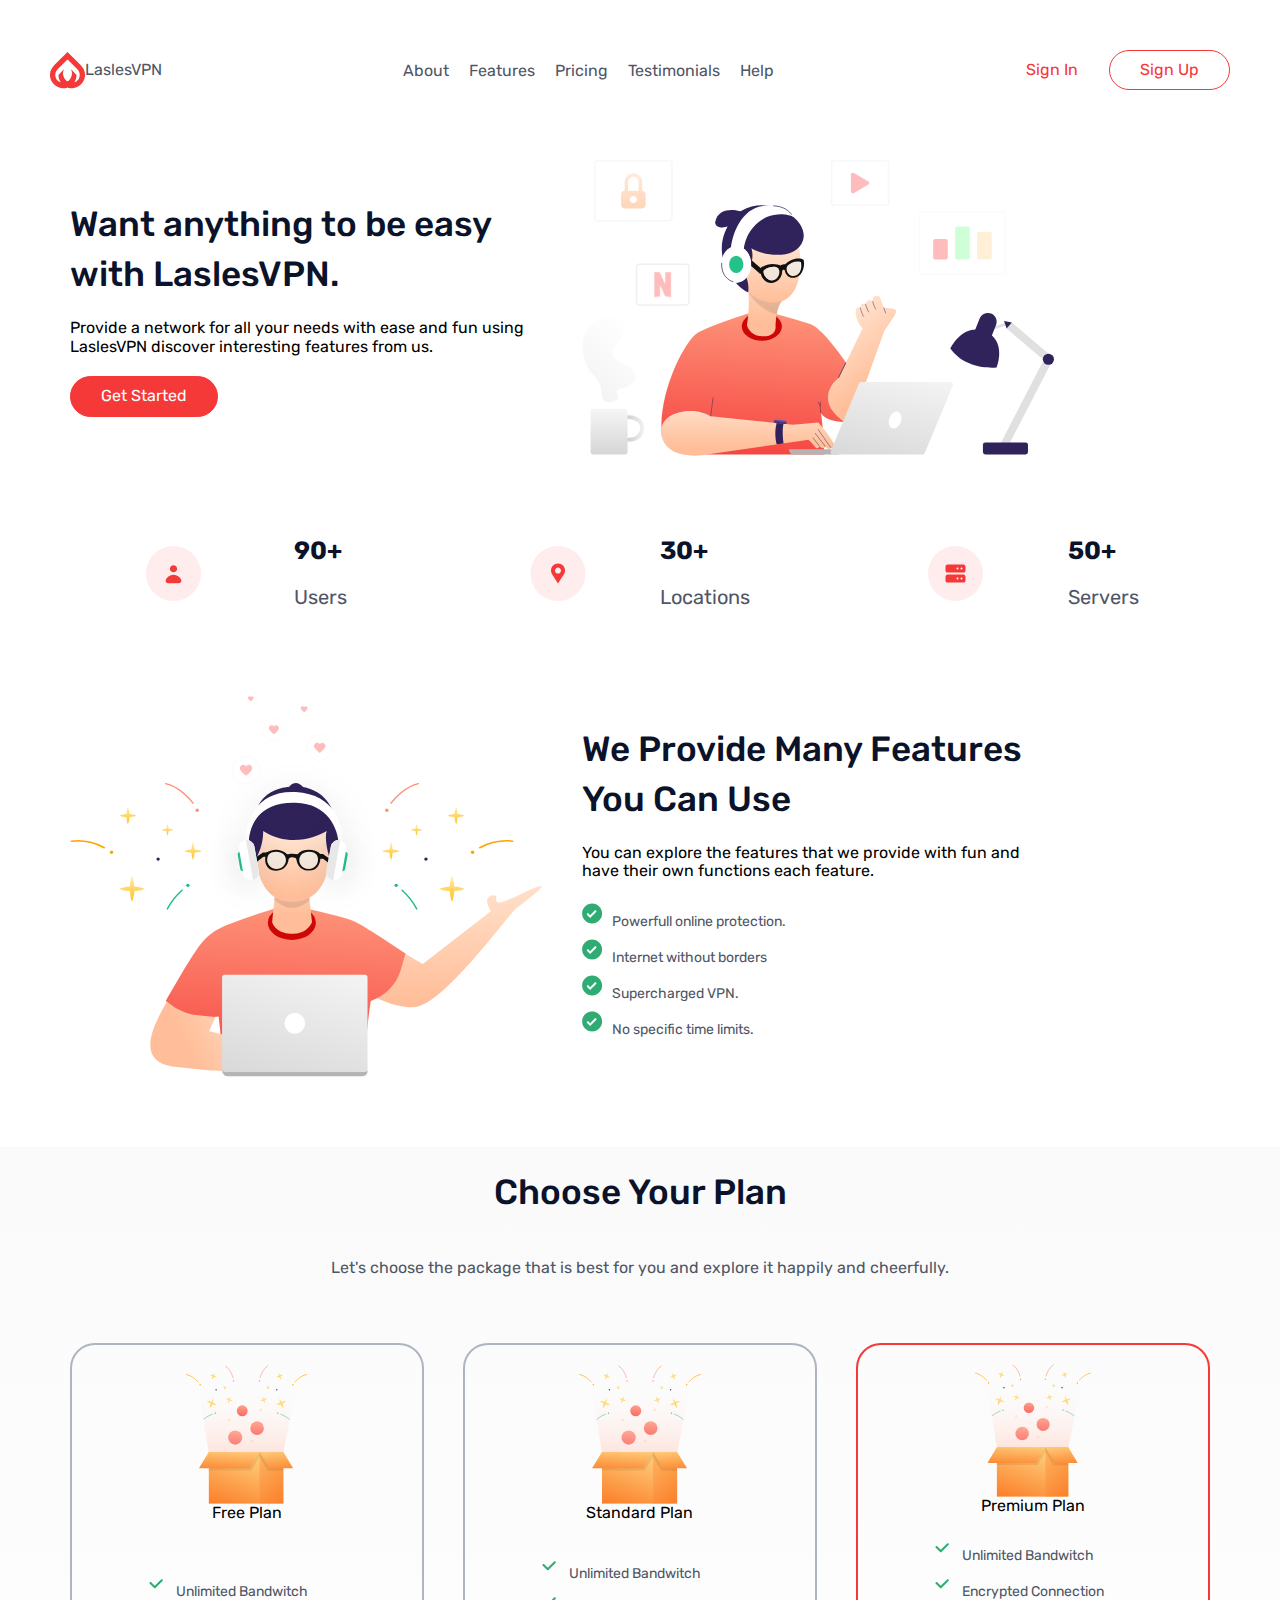
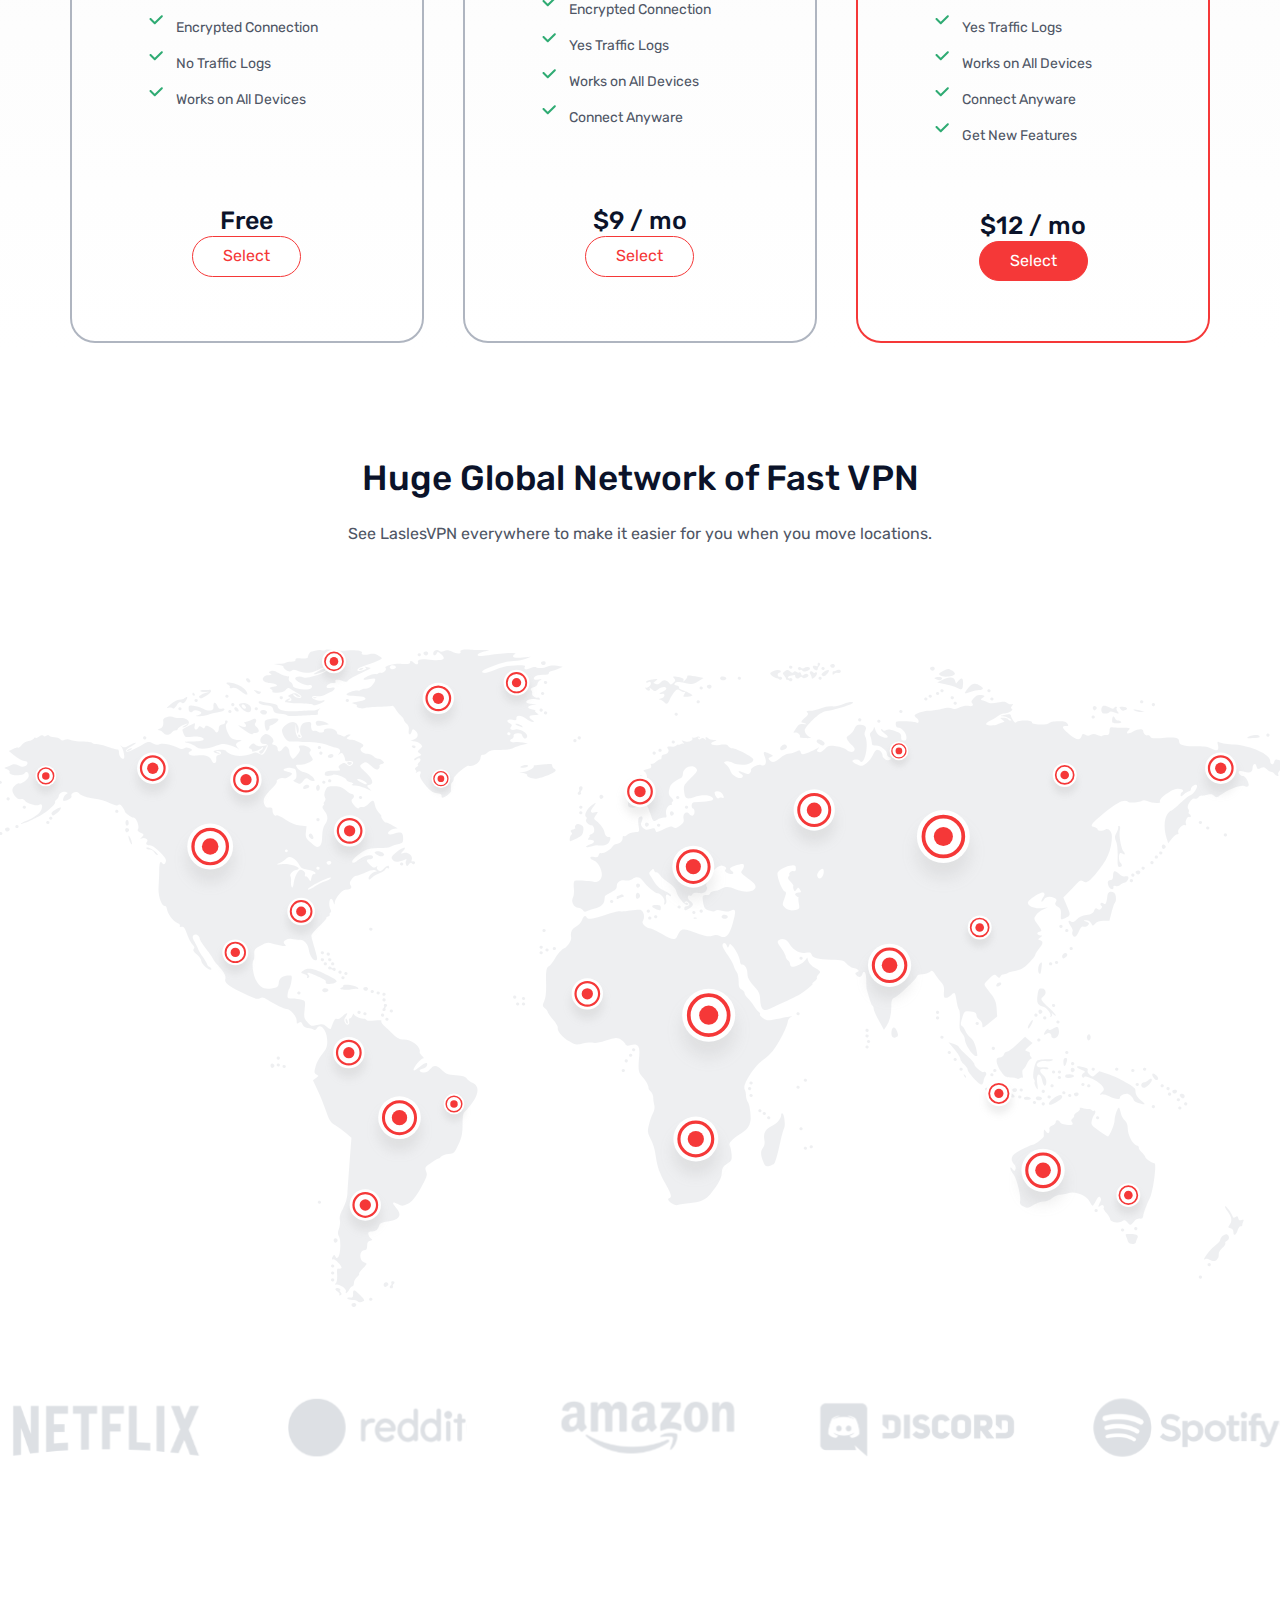
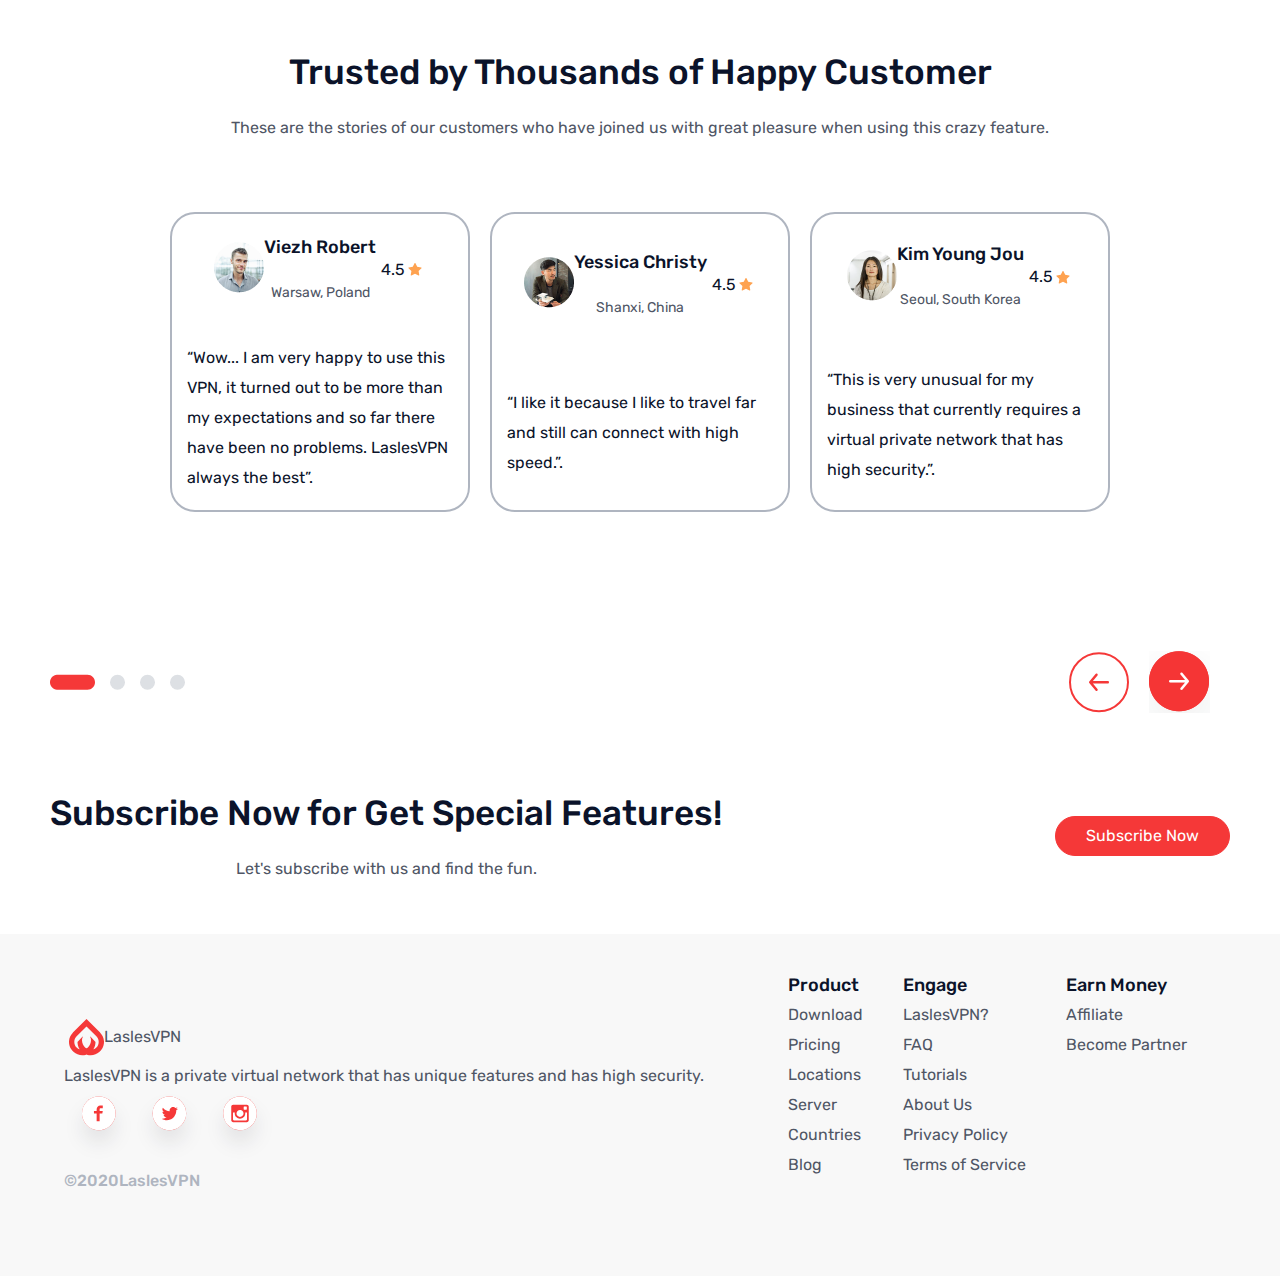
==== index.html @ 4a4d8c77 "Add files via upload" ====
<!DOCTYPE html>
<html lang="en">

<head>
    <meta charset="utf-8" />
    <title>HTML5</title>
    <link rel="stylesheet" href="stile/reseter.css">
    <link rel="stylesheet" href="stile/stile.css">
</head>

<body class="Body">
    <header>
        <div class="header1">
            <div class="header2">
                <img src="img/Standard_Collection_27.svg"
                    alt="Site logo (onion - a reference to onion encryption via VPN)">
                <h3 class="LaslesVPN_is">LaslesVPN</h3>
            </div>
            <div class="header2">
                <a href="index.html" class="ButtonsInTheHeader">About</a>
                <a href="" class="ButtonsInTheHeader">Features</a>
                <a href="" class="ButtonsInTheHeader">Pricing</a>
                <a href="" class="ButtonsInTheHeader">Testimonials</a>
                <a href="info/form.html" class="ButtonsInTheHeader">Help</a>
            </div>
            <div class="header2">
                <a href="" class="Sign_In">Sign In</a>
                <a href="form/form.html" class="Sign_Up_White">Sign Up</a>
            </div>
        </div>
    </header>
    <main>
        <section class="InformationPicture">
            <div class="InformationHeader">
                <p class="SectionHeading">Want anything to be easy with LaslesVPN.</p>
                <p class="SectionHeading_2">Provide a network for all your needs with ease and fun using
                    <span>LaslesVPN</span> discover
                    interesting features from us.</p>
                <a href="" class="ButtonRed">Get Started</a>
            </div>
            <div class="InformationHeader">
                <img src="img/Illustration_1.svg" alt="The man at the computer works carelessly">
            </div>
        </section>
        <section class="ServiceAdvantages">
            <div class="ProsOfTheBlocksService">
                <div class="ProsOfTheBlocksServiceInformation">
                    <img src="img/user.svg" alt="90 people connected to us">
                </div>
                <div class="ProsOfTheBlocksServiceInformation">
                    <p class="QualityFigures">90+</p>
                    <p class="QualityText">Users</p>
                </div>
            </div>
            <div class="ProsOfTheBlocksService">
                <div class="ProsOfTheBlocksServiceInformation">
                    <img src="img/location.svg" alt="30 cities with located nodes">
                </div>
                <div class="ProsOfTheBlocksServiceInformation">
                    <p class="QualityFigures">30+</p>
                    <p class="QualityText">Locations</p>
                </div>
            </div>
            <div class="ProsOfTheBlocksService">
                <div class="ProsOfTheBlocksServiceInformation">
                    <img src="img/Server.svg" alt="50 servers for more bandwidth">
                </div>
                <div class="ProsOfTheBlocksServiceInformation">
                    <p class="QualityFigures">50+</p>
                    <p class="QualityText">Servers</p>
                </div>
            </div>
        </section>
        <section class="InformationPicture">
            <div class="InformationHeader">
                <img src="img/Illustration_2.svg" class="desktopOnly" alt="people enjoy the safe internet">
            </div>
            <div class="InformationHeader">
                <p class="SectionHeading">We Provide Many Features You Can Use</p>
                <p class="SectionHeading_2">You can explore the features that we provide with fun and have their own
                    functions each
                    feature.</p>
                <ul class="table_1">
                    <li><p class="ServiceFunctions">Powerfull online protection.</p></li>
                    <li><p class="ServiceFunctions">Internet without borders</p></li>
                    <li><p class="ServiceFunctions">Supercharged VPN.</p></li>
                    <li><p class="ServiceFunctions">No specific time limits.</p></li>
                </ul>
            </div>
        </section>
        <section class="page-background">
            <div class="SectionHeading_1">
                <p class="SectionHeading SectionHeading_2">Choose Your Plan</p>
                <p class="TextUnderTheHeading">Let's choose the package that is best for you and explore it happily and
                    cheerfully.</p>
            </div>
            <div class="Services">
                <div class="ServicesDown">
                    <div class="ServicesDownSize">
                        <img src="img/Free.svg" alt="free subscription to the service">
                        <p class="Prize Name">Free Plan</p>
                    </div>
                    <div class="ServicesDownSize">
                        <ul class="table_2">
                            <li><p class="place">Unlimited Bandwitch</p></li>
                            <li><p class="place">Encrypted Connection</p></li>
                            <li><p class="place">No Traffic Logs</p></li>
                            <li><p class="place">Works on All Devices</p></li>
                        </ul>
                    </div>
                    <div class="ServicesDownSize">
                        <p class="GiftButtonName">Free</p>
                        <a href="" class="Sign_Up_White">Select</a>
                    </div>
                </div>
                <div class="ServicesDown">
                    <div class="ServicesDownSize">
                        <img src="img/Free.svg" alt="student service subscription">
                        <p class="Prize Name">Standard Plan</p>
                    </div>
                    <div class="ServicesDownSize">
                        <ul class="table_2">
                            <li><p class="place">Unlimited Bandwitch</p></li>
                            <li><p class="place">Encrypted Connection</p></li>
                            <li><p class="place">Yes Traffic Logs</p></li>
                            <li><p class="place">Works on All Devices</p></li>
                            <li><p class="place">Connect Anyware</p></li>
                        </ul>
                    </div>
                    <div class="ServicesDownSize">
                        <p class="GiftButtonName">$9 / mo</p>
                        <a href="" class="Sign_Up_White">Select</a>
                    </div>
                </div>
                <div class="CustomersReviews2 ServicesDown">
                    <div class="ServicesDownSize">
                        <img src="img/Free.svg" alt="subscription to professional services">
                        <p class="Prize Name">Premium Plan</p>
                    </div>
                    <div class="ServicesDownSize">
                        <ul class="table_2">
                            <li><p class="place">Unlimited Bandwitch</p></li>
                            <li><p class="place">Encrypted Connection</p></li>
                            <li><p class="place">Yes Traffic Logs</p></li>
                            <li><p class="place">Works on All Devices</p></li>
                            <li><p class="place">Connect Anyware</p></li>
                            <li><p class="place">Get New Features</p></li>
                        </ul>
                    </div>
                    <div class="ServicesDownSize">
                        <p class="GiftButtonName">$12 / mo</p>
                        <a href="" class="ButtonRed Rounding">Select</a>
                    </div>
                </div>
            </div>
        </section>
        <section class="SectionHeading_1">
            <div class="fastVPNnetwork_1">
                <p class="SectionHeading">Huge Global Network of Fast VPN</p>
                <p class="TextUnderTheHeading">See <span>LaslesVPN</span> everywhere to make it easier for you when you
                    move locations.</p>
            </div>
            <div class="fastVPNnetwork_1">
                <img src="img/Huge_Global.svg" alt="server map in different jurisdictions of different countries">
                <img src="img/Sponsored.svg" alt="company clients">
            </div>
        </section>
        <section class="Clients">
            <div class="Clientsinfo">
                <p class="SectionHeading">Trusted by Thousands of Happy Customer</p>
                <p class="TextUnderTheHeading">These are the stories of our customers who have joined us with great
                    pleasure when using this crazy feature.</p>
            </div>
            <div class="Reviews">
                <div class="CustomersReviews2 CustomersReviews">
                    <div class="UserRating">
                        <div>
                            <img src="img/Ellipse_177.png" alt="customer review 1">
                        </div>
                        <div class="NemeClient">
                            <p class="name">Viezh Robert</p>
                            <p class="place">Warsaw, Poland</p>
                        </div>
                        <div class="down">
                            <p class="grade">4.5</p>
                            <img src="img/Group_1161.svg" alt="">
                        </div>
                    </div>
                    <div class="UserRating">
                        <p class="grade">“Wow... I am very happy to use this VPN, it turned out to be more than my
                            expectations and so far there have been no problems. LaslesVPN always the best”.</p>
                    </div>
                </div>
                <div class="CustomersReviews">
                    <div class="UserRating">
                        <div>
                            <img src="img/Ellipse_176.png" alt="customer review 1">
                        </div>
                        <div class="NemeClient">
                            <p class="name">Yessica Christy</p>
                            <p class="place">Shanxi, China</p>
                        </div>
                        <div class="down">
                            <p class="grade">4.5</p>
                            <img src="img/Group_1161.svg" alt="grade">
                        </div>
                    </div>
                    <div class="UserRating">
                        <p class="grade">“I like it because I like to travel far and still can connect with high
                            speed.”.</p>
                    </div>
                </div>
                <div class="CustomersReviews">
                    <div class="UserRating">
                        <div>
                            <img src="img/Ellipse_175.png" alt="customer review 1">
                        </div>
                        <div class="NemeClient">
                            <p class="name">Kim Young Jou</p>
                            <p class="place">Seoul, South Korea</p>
                        </div>
                        <div class="down">
                            <p class="grade">4.5</p>
                            <img src="img/Group_1161.svg" alt="grade">
                        </div>
                    </div>
                    <div class="UserRating">
                        <p class="grade">“This is very unusual for my business that currently requires a virtual private
                            network that has high security.”.</p>
                    </div>
                </div>
            </div>
        </section>
        <!-- <div id="page-background"> stryhrthserthsrthysrth</div> -->
        <section class="RewindButtons">
            <div>
                <a href=""><img src="img/Group_1300.svg" alt="cheat reviews"></a>
            </div>
            <div class="Listing">
                <div class="Listing">
                    <p href=""><img src="img/left.svg" alt="manual cheating of reviews"></p>
                </div>
                <div class="Listing">
                    <p href=""><img src="img/right.svg" alt="manual cheating of reviews"></p>
                </div>
            </div>
        </section>
        <section class="Subscriptions">
            <div class="SubscriptionsSubscribe">
                <p class="SectionHeading">Subscribe Now for Get Special Features!</p>
                <p class="TextUnderTheHeading">Let's subscribe with us and find the fun.</p>
            </div>
            <div>
                <p href="" class="ButtonRed">Subscribe Now</p>
            </div>
        </section>
    </main>

    <footer class="BasementAll">
        <div class="BasementDown1 ">
            <div class="along">
                <img src="img/Standard_Collection_27.svg" alt="Company `s logo">
                <a class="LaslesVPN_is">LaslesVPN</a>
            </div>
            <p class="TextUnderTheHeading">LaslesVPN is a private virtual network that has unique features and has high
                security.</p>
            <div class="HoneycombNetwork">
                <div class="Facebook.">
                    <a href=""><img src="img/Facebook.svg" alt="we are in social networks Facebook"></a>
                </div>
                <div class="Twitter">
                    <a href=""><img src="img/Twitter.svg" alt="we are in social networks Twitter"></a>
                </div>
                <div class="Instagram">
                    <a href=""><img src="img/Instagram.svg" alt="we are in social networks Instagram"></a>
                </div>
            </div>
            <a class="mail">©2020LaslesVPN</a>
        </div>
        <div class="BasementDown">
            <ul class="table_3">
                <li><p class="PrizeName">Product</p></li>
                <li><a class="floor">Download</a></li>
                <li><a class="floor">Pricing</a></li>
                <li><a class="floor">Locations</a></li>
                <li><a class="floor">Server</a></li>
                <li><a class="floor">Countries</a></li>
                <li><a class="floor">Blog</a></li>
            </ul>
        </div>
        <div class="BasementDown">
            <ul class="table_3">
                <li><p class="PrizeName">Engage</p></li>
                <li><a class="floor">LaslesVPN?</a></li>
                <li><a class="floor">FAQ</a></li>
                <li><a class="floor">Tutorials</a></li>
                <li><a class="floor">About Us</a></li>
                <li><a class="floor">Privacy Policy</a></li>
                <li><a class="floor">Terms of Service</a></li>
            </ul>
        </div>
        <div class="BasementDown">
            <ul class="table_3">
                <li><p class="PrizeName">Earn Money</p></li>
                <li><a class="floor">Affiliate</a></li>
                <li><a class="floor">Become Partner</a></li>
            </ul>
        </div>
    </footer>

</body>

</html>
---- stile/reseter.css ----
*,
*::before,
*::after {
  box-sizing: inherit;
  padding: 0;
  margin: 0;
}

html {
  line-height: 1.15;
  box-sizing: border-box;
  font-family: sans-serif;
}

main {
  display: block;
}

h1 {
  font-size: 2em;
  margin: 0.67em 0;
}

p + p {
  margin-top: 1rem;
}

a {
  background-color: transparent;
}

abbr[title] {
  -webkit-text-decoration: underline dotted;
          text-decoration: underline dotted;
}

code,
kbd,
samp,
pre {
  font-family: monospace, monospace;
  font-size: 1em;
}

sub,
sup {
  font-size: 75%;
  line-height: 0;
  position: relative;
  vertical-align: baseline;
}

sub {
  bottom: -0.25em;
}

sup {
  top: -0.5em;
}

button,
input,
optgroup,
select,
textarea {
  line-height: inherit;
  border: 1px solid currentColor;
}

button {
  overflow: visible;
  text-transform: none;
}

button,
[type=button],
[type=reset],
[type=submit] {
  -webkit-appearance: button;
  padding: 1px 6px;
}

input {
  overflow: visible;
}

input,
textarea {
  padding: 1px;
}

fieldset {
  border: 1px solid currentColor;
  margin: 0 2px;
}

legend {
  color: inherit;
  display: table;
  max-width: 100%;
  white-space: normal;
}

progress {
  display: inline-block;
  vertical-align: baseline;
}

select {
  text-transform: none;
}

textarea {
  overflow: auto;
  vertical-align: top;
}

[type=search] {
  -webkit-appearance: textfield;
  outline-offset: -2px;
}

[type=color] {
  background: inherit;
}

::-webkit-inner-spin-button,
::-webkit-outer-spin-button {
  height: auto;
}

::-webkit-input-placeholder {
  color: inherit;
  opacity: 0.5;
}

::-webkit-search-decoration,
::-webkit-file-upload-button {
  -webkit-appearance: button;
  font: inherit;
}

::-moz-focus-inner {
  border: 0;
}

:-moz-focusring {
  outline: 1px dotted ButtonText;
}

:-moz-ui-invalid {
  box-shadow: none;
}

hr {
  box-sizing: content-box;
  height: 0;
  color: inherit;
  overflow: visible;
}

dl,
ol,
ul {
  margin: 1em 0;
}

ol ol,
ol ul,
ol dl,
ul ol,
ul ul,
ul dl,
dl ol,
dl ul,
dl dl {
  margin: 0;
}

b,
strong {
  font-weight: bolder;
}

audio,
video {
  display: inline-block;
}

audio:not([controls]) {
  display: none;
  height: 0;
}

img {
  border: 0;
}

svg:not(:root) {
  overflow: hidden;
}

table {
  text-indent: 0;
  border-color: inherit;
}

details {
  display: block;
}

dialog {
  background-color: inherit;
  border: solid;
  color: inherit;
  display: block;
  height: fit-content;
  left: 0;
  margin: auto;
  padding: 1em;
  position: absolute;
  right: 0;
  width: fit-content;
}

dialog:not([open]) {
  display: none;
}

summary {
  display: list-item;
}

canvas {
  display: inline-block;
}

template {
  display: none;
}

[hidden] {
  display: none;
}
---- stile/stile.css ----
@import url('https://fonts.googleapis.com/css2?family=Rubik:wght@400;500&display=swap');


:root {
    --main-color-4F5665: #4F5665;
    --main-color-0B132A: #0B132A; /*цвет*/
    --main-color-F53838: #F53838;
    --main-color-ffffff: #ffffff;
    --main-color-AFB5C0: #AFB5C0;
    --main-color-fafafa: #fafafa;
    --main-color-F8F8F8: rgba(248, 248, 248, 1);
  }

    .Body {
    font-family: 'Rubik', sans-serif; /*шрифт*/
    overflow-x: hidden;
    }

    .Rubik_500 { 
    font-weight: 500; /*размеры букв*/
   } 

    .Rubik_400 { 
    font-weight: 400; /*размеры букв*/
   } 

   .blink {
    text-decoration: blink; /*убрать подчеркивание*/
  }

.header1{
  display: flex;
  justify-content: space-between;
  align-items: center;
  margin: 50px;
  flex-wrap: wrap;
}
.header2{
  display: flex;
  flex-direction: row;
  justify-content: space-around;
  align-items: center;
  flex-wrap: wrap;
}
.InformationHeader img{
  width: 100%;
}
.InformationPicture{
  display: flex;
  flex-direction: row;
  /* justify-content: space-around; */
  align-items: center;
  margin: 50px;
  /* min-width: 600px; */
  flex-wrap: wrap;
}
.InformationHeader{
  display: flex;
  flex-direction: column;
  justify-content: space-around;
  align-items: flex-start;
  margin: 20px;
  width: 40%;
}
.ServiceAdvantages{
  display: flex;
  flex-direction: row;
  justify-content: space-around;
  align-items: center;
  margin: 50px;
}
.ProsOfTheBlocksService{
  display: flex;
  flex-direction: row;
  justify-content: space-around;
  align-items: center;
  margin: 10px;
  width: 25%;
}
.ProsOfTheBlocksServiceInformation{
  display: flex;
  flex-direction: column;
  justify-content: space-around;
  align-items: flex-start;
}
.SectionHeading_1{
  display: flex;
  flex-direction: column;
  justify-content: space-around;
  align-items: center;
  margin: 50px;
}
.Services{
  display: flex;
  flex-direction: row;
  justify-content: space-around;
  align-items: center;
  margin: 50px;
  height: 100%;
  flex-wrap: wrap;
}
.ServicesDown{
  display: flex;
  flex-direction: column;
  justify-content: space-between;
  align-items: center;
  margin: 10px;
  border : 2px solid var(--main-color-AFB5C0);
  width: 30%;
  min-width: 222px;
  height: 600px;   /* height: 100%; */
  border-radius: 25px;
}
.CustomersReviews2{
  border : 2px solid var(--main-color-F53838);
}
.ServicesDownSize{
  display: flex;
  flex-direction: column;
  justify-content: center;
  align-items: center;
  height: 40%;
}
.ServicesDownSize img{
  height: 70%;
}
.fastVPNnetwork_1{
  display: flex;
  flex-direction: column;
  justify-content: space-around;
  align-items: center;
  margin: 50px;
}
.fastVPNnetwork_1 img{
  width: 120%;
}
.fastVPNnetwork_2{
  display: flex;
  flex-direction: column;
  justify-content: space-around;
  align-items: center;
}
.Clients{
  display: flex;
  flex-direction: column;
  justify-content: space-around;
  align-items: center;
  margin: 50px;
}
.Clientsinfo{
  display: flex;
  flex-direction: column;
  justify-content: space-around;
  align-items: center;
}

.Reviews{
  display: flex;
  flex-direction: row;
  justify-content: space-around;
  align-items: center;
  margin: 5%;
  flex-wrap: wrap;
}
.CustomersReviews{
  display: flex;
  flex-direction: column;
  justify-content: space-around;
  align-items: center;
  margin: 10px;
  border : 2px solid var(--main-color-AFB5C0);
  width: 300px;
  height: 300px;
  border-radius: 25px;
}

.UserRating{
  display: flex;
  flex-direction: row;
  justify-content: space-around;
  align-items: center;

}
.NemeClient{
  display: flex;
  flex-direction: column;
  justify-content: space-around;
  align-items: center;
}
.RewindButtons{
  display: flex;
  flex-direction: row;
  justify-content: space-between;
  align-items: center;
  margin: 50px;
}
.Listing{
  display: flex;
  flex-direction: row;
  justify-content: space-between;
  align-items: center;
  margin: 10px;
}
.Subscriptions{
  display: flex;
  flex-direction: row;
  justify-content: space-between;
  align-items: center;
  margin: 50px;
  background-color: var(--main-color-ffffff);
  border-radius: 25px;
}
.SubscriptionsSubscribe{
  display: flex;
  flex-direction: column;
  justify-content: space-around;
  align-items: center;
}
.BasementAll{
  display: flex;
  flex-direction: row;
  justify-content: flex-start;
  align-items: center;
  /* margin: 10px; */
  background-color: var(--main-color-F8F8F8);
  flex-wrap: wrap;
}
.BasementDown{
  display: flex;
  flex-direction: column;
  justify-content: space-between;
  align-items: center;
  margin: 20px;
  height: 302px;
}
.BasementDown1{
  display: flex;
  flex-direction: column;
  justify-content: flex-start;
  align-items: flex-start;
  margin: 5%;
}
.HoneycombNetwork{
  display: flex;
  flex-direction: row;
  justify-content: space-between;
  align-items: center;
}
.down{
  display: flex;
  flex-direction: row;
  justify-content: center;
  align-items: center;
  margin: 5px;
}
.along{
  display: flex;
  flex-direction: row;
  justify-content: center;
  align-items: center;
  margin: 5px;
}



/*стили*/
.table_1{
  list-style: none;
  list-style-image: url('../img/Group_1120.svg');
  margin: 0 30px;
}
.table_2{
  list-style: none;
  list-style-image: url('../img/jam_check.svg');
  margin: 0 30px;
}
.table_3{
  list-style: none;
}




.page-background
{
    /* width: 100%;
    height: 100%; */
    background: #383838; /* Old browsers */
    background: -webkit-linear-gradient(top, var(--main-color-fafafa) 0%,var(--main-color-ffffff) 100%); 
}


.SectionHeading {
  font-style: normal; /*стиль*/
  font-weight: 500; /*жирность */
  font-size: 35px; /*размер текста*/
  line-height: 50px; /*интервал */
  /* text-align: center;  center left right    auto    Выровнять текст */
  text-align: left;
  color: var(--main-color-0B132A); /*цвет*/
 }
 .SectionHeading_2 {
   margin: 20px 0;
 }
 .TextUnderTheHeading {
  font-style: normal; /*стиль*/
  font-weight: normal; /*жирность */
  font-size: 16px; /*размер текста*/
  line-height: 30px; /*интервал */
  text-align: left;  /* center left right    auto    Выровнять текст*/
  color: var(--main-color-4F5665); /*цвет*/
 }
 .ButtonsInTheHeader {
	font-style: normal; /*стиль*/
	font-weight: normal; /*жирность */
	font-size: 16px; /*размер текста*/
	line-height: 19px; /*интервал */
	text-align: center;  /* center left right    auto    Выровнять текст*/
	color: var(--main-color-4F5665); /*цвет*/
  text-decoration: none;
  list-style-type: none;
  padding-left: 20px;
}

.QualityFigures {
  font-style: normal; /*стиль*/
  font-weight: bold; /*жирность */
  font-size: 25px; /*размер текста*/
  line-height: 30px; /*интервал */
  text-align: center;  /* center left right    auto    Выровнять текст*/
  color: var(--main-color-0B132A); /*цвет*/
}
.QualityText {
  font-style: normal; /*стиль*/
  font-weight: normal; /*жирность */
  font-size: 20px; /*размер текста*/
  line-height: 30px; /*интервал */
  text-align: center;  /* center left right    auto    Выровнять текст*/
  color: var(--main-color-4F5665); /*цвет*/
}
.ServiceFunctions {
  font-style: normal; /*стиль*/
  font-weight: normal; /*жирность */
  font-size: 14px; /*размер текста*/
  line-height: 30px; /*интервал */
  text-align: left;  /* center left right    auto    Выровнять текст*/
  color: var(--main-color-4F5665); /*цвет*/
}

.PrizeName {
  font-style: normal; /*стиль*/
  font-weight: 500; /*жирность */
  font-size: 18px; /*размер текста*/
  line-height: 30px; /*интервал */
  text-align: left;  /* center left right    auto    Выровнять текст*/
  color: var(--main-color-0B132A); /*цвет*/
  white-space: nowrap;
}
.GiftButtonName {
  font-style: normal; /*стиль*/
  font-weight: 500; /*жирность */
  font-size: 25px; /*размер текста*/
  line-height: 30px; /*интервал */
  text-align: center;  /* center left right    auto    Выровнять текст*/
  color: var(--main-color-0B132A); /*цвет*/
}
.name {
  font-style: normal; /*стиль*/
  font-weight: 500; /*жирность */
  font-size: 18px; /*размер текста*/
  line-height: 30px; /*интервал */
  text-align: center;  /* center left right    auto    Выровнять текст*/
  color: var(--main-color-0B132A); /*цвет*/
}
.place {
  font-style: normal; /*стиль*/
  font-weight: normal; /*жирность */
  font-size: 14px; /*размер текста*/
  line-height: 30px; /*интервал */
  text-align: left;  /* center left right    auto    Выровнять текст*/
  color: var(--main-color-4F5665); /*цвет*/
}
.grade {
  font-style: normal; /*стиль*/
  font-weight: normal; /*жирность */
  font-size: 16px; /*размер текста*/
  line-height: 30px; /*интервал */
  text-align: left;  /* center left right    auto    Выровнять текст*/
  color: var(--main-color-0B132A); /*цвет*/
  margin: 0% 5%;
}

.LaslesVPN_is {
  font-style: normal; /*стиль*/
  font-weight: normal; /*жирность */
  font-size: 16px; /*размер текста*/
  line-height: 30px; /*интервал */
  text-align: left;  /* center left right    auto    Выровнять текст*/
  color: var(--main-color-4F5665); /*цвет*/
}
.mail {
  font-style: normal; /*стиль*/
  font-weight: 500; /*жирность */
  font-size: 16px; /*размер текста*/
  line-height: 30px; /*интервал */
  text-align: center;  /* center left right    auto    Выровнять текст*/
  color: var(--main-color-AFB5C0); /*цвет*/
}
.floor {
  font-style: normal; /*стиль*/
  font-weight: normal; /*жирность */
  font-size: 16px; /*размер текста*/
  line-height: 30px; /*интервал */
  text-align: center;  /* center left right    auto    Выровнять текст*/
  color: var(--main-color-4F5665); /*цвет*/
  }


/*кнопки*/
.Sign_In {
  background-color: var(--main-color-ffffff); /*цвет кнопки*/
  text-decoration: none; /*убрать подчеркивания ссылки*/
  border: 1px solid var(--main-color-ffffff);   /*рамку с цветом*/
  border-radius: 30px;  /*радиус скругления*/
  color:  var(--main-color-F53838); 
  padding: 10px 30px; 
  white-space: nowrap;
}
.Sign_In:hover {
  background: var(--main-color-F53838);  /* Цвет фона под ссылкой */ 
  color: var(--main-color-ffffff); /* Цвет ссылки */ 
} 

.Sign_Up_White {
  background-color: var(--main-color-ffffff); 
  text-decoration: none; 
  border: 1px solid var(--main-color-F53838);   
  border-radius: 30px;  
  color:  var(--main-color-F53838); 
  padding: 10px 30px;
  white-space: nowrap;
}
.Sign_Up_White:hover {
  background: var(--main-color-F53838);  /* Цвет фона под ссылкой */ 
  color: var(--main-color-ffffff); /* Цвет ссылки */ 
} 

.ButtonRed {
  background-color: var(--main-color-F53838); 
  text-decoration: none; 
  border: 1px solid var(--main-color-F53838);  
  border-radius: 30px; 
  color:  var(--main-color-ffffff); 
  padding: 10px 30px;
  white-space: nowrap;
}
.ButtonRed:hover {
  background: var(--main-color-ffffff);  /* Цвет фона под ссылкой */ 
  color: var(--main-color-F53838); /* Цвет ссылки */ 
} 

/* @media (min-width:750px)
{
    .desktopOnly{
        display:none;
    }
} */
/* @media screen and (min-width:980px)
{
    .desktopOnly{
        display:inline;
    }
} */
@media(max-width: 720px) {
  .InformationPicture{
    display: flex;
    flex-direction: column;
    /* justify-content: space-around; */
    align-items: center;
    margin: 10px;
    /* min-width: 600px; */
    flex-wrap: wrap;
  }
  .InformationHeader{
    display: flex;
    flex-direction: column;
    justify-content: space-around;
    align-items: flex-start;
    margin: 10px;
    width: 80%;
  }
  .InformationHeader img{
    width: 100%;
  }
  .fastVPNnetwork_1 img{
    width: 200%;
  }
}
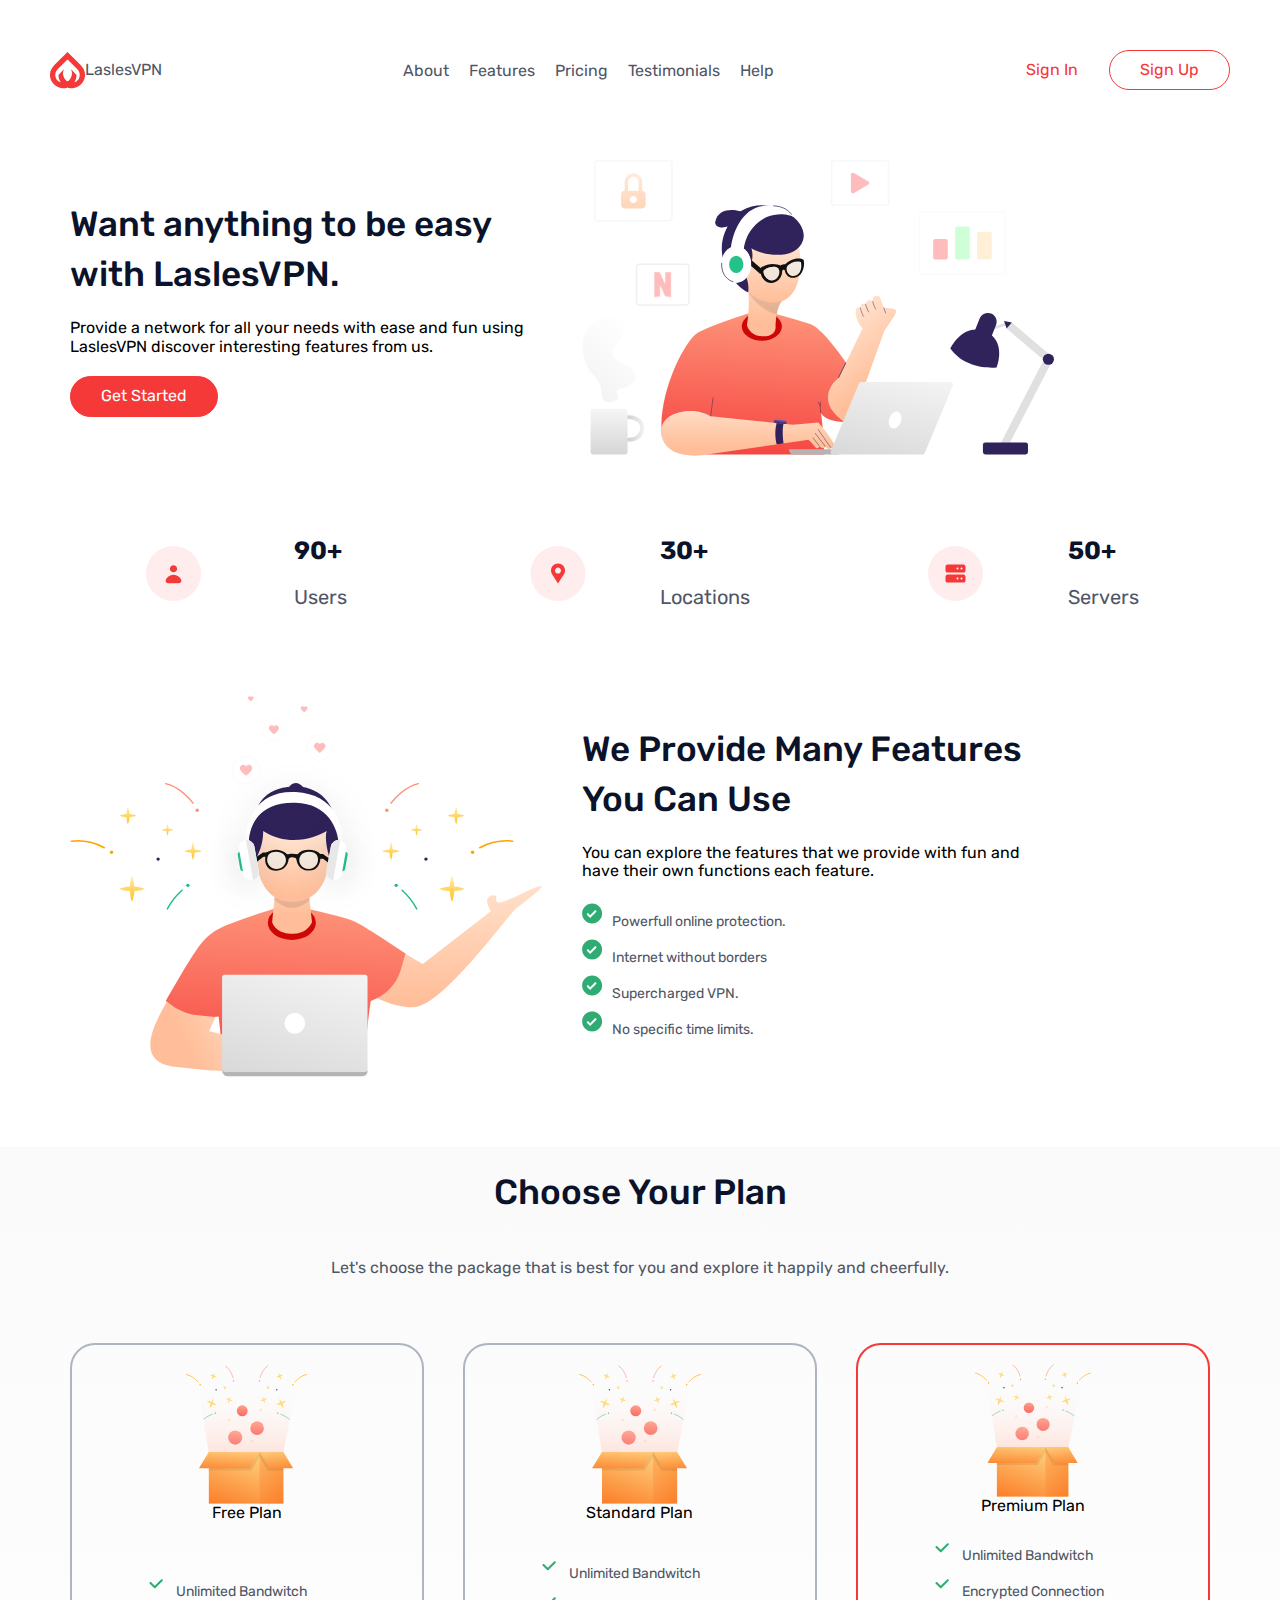
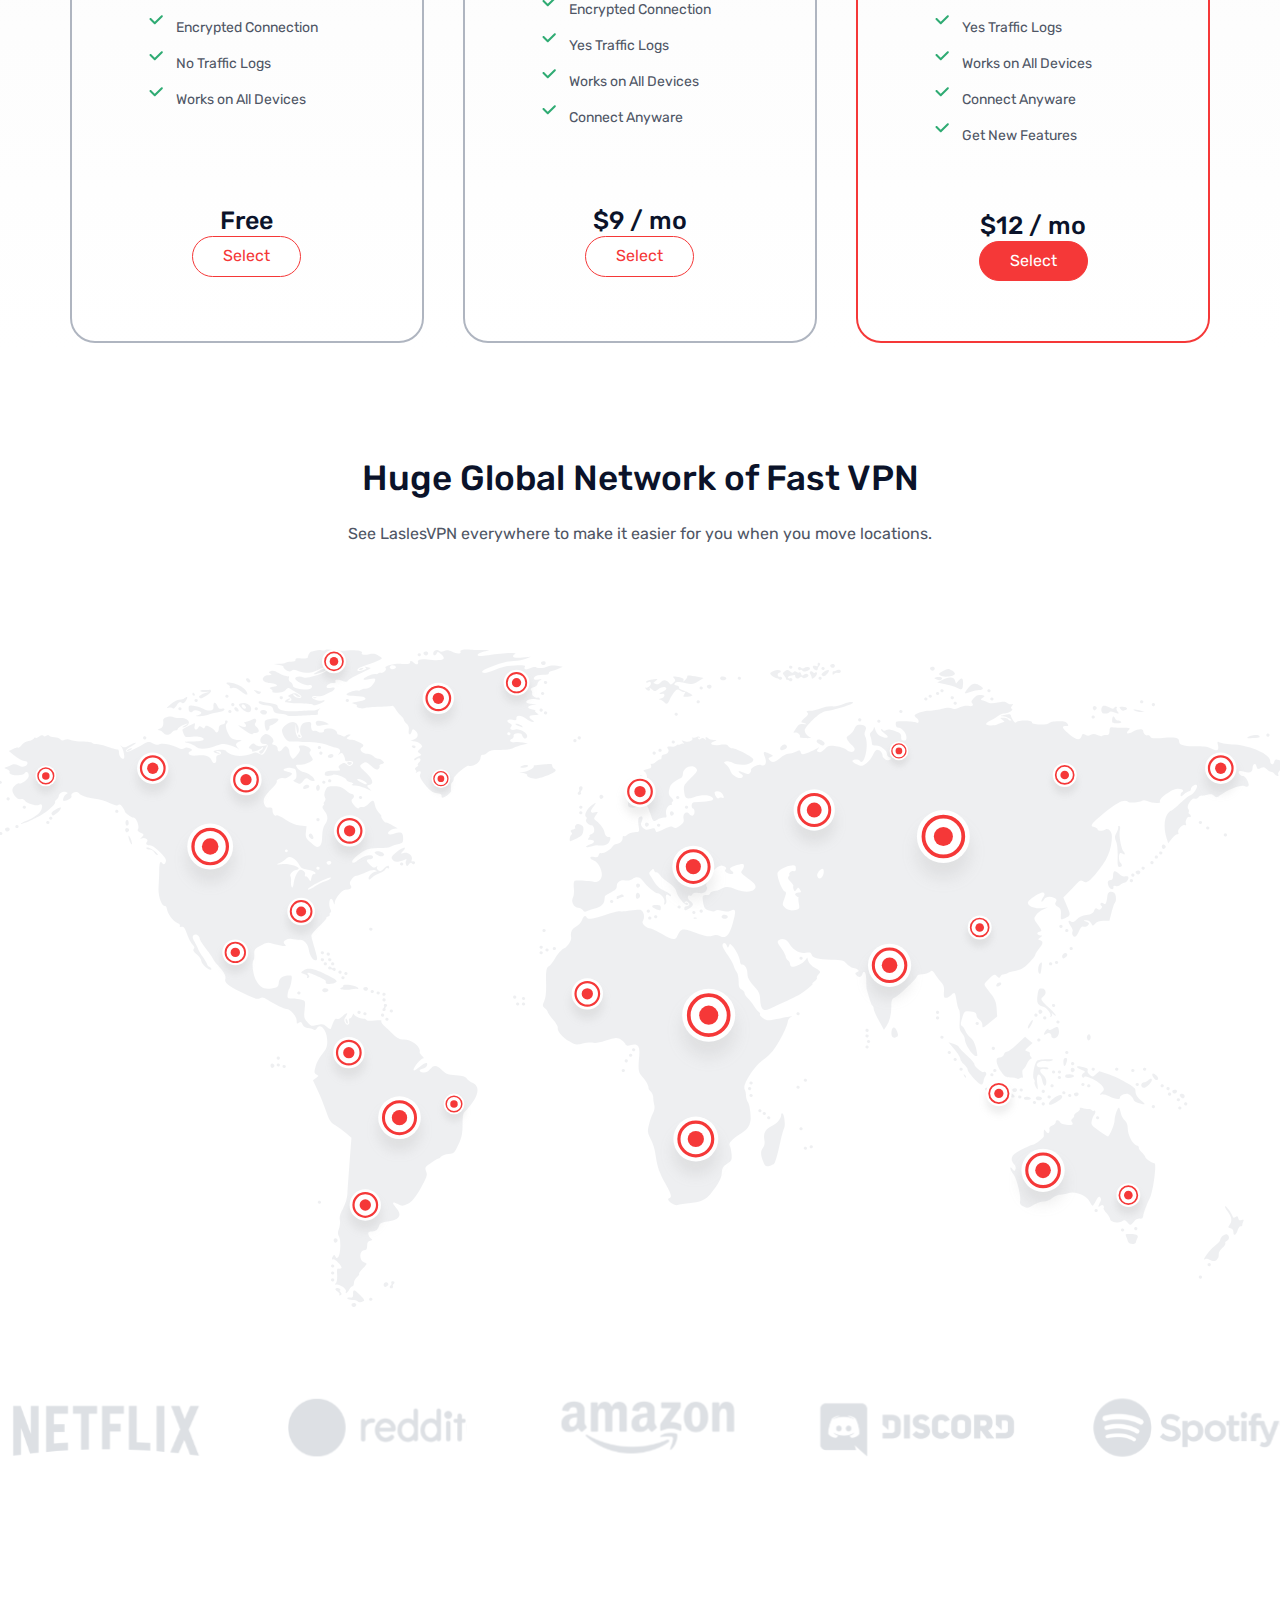
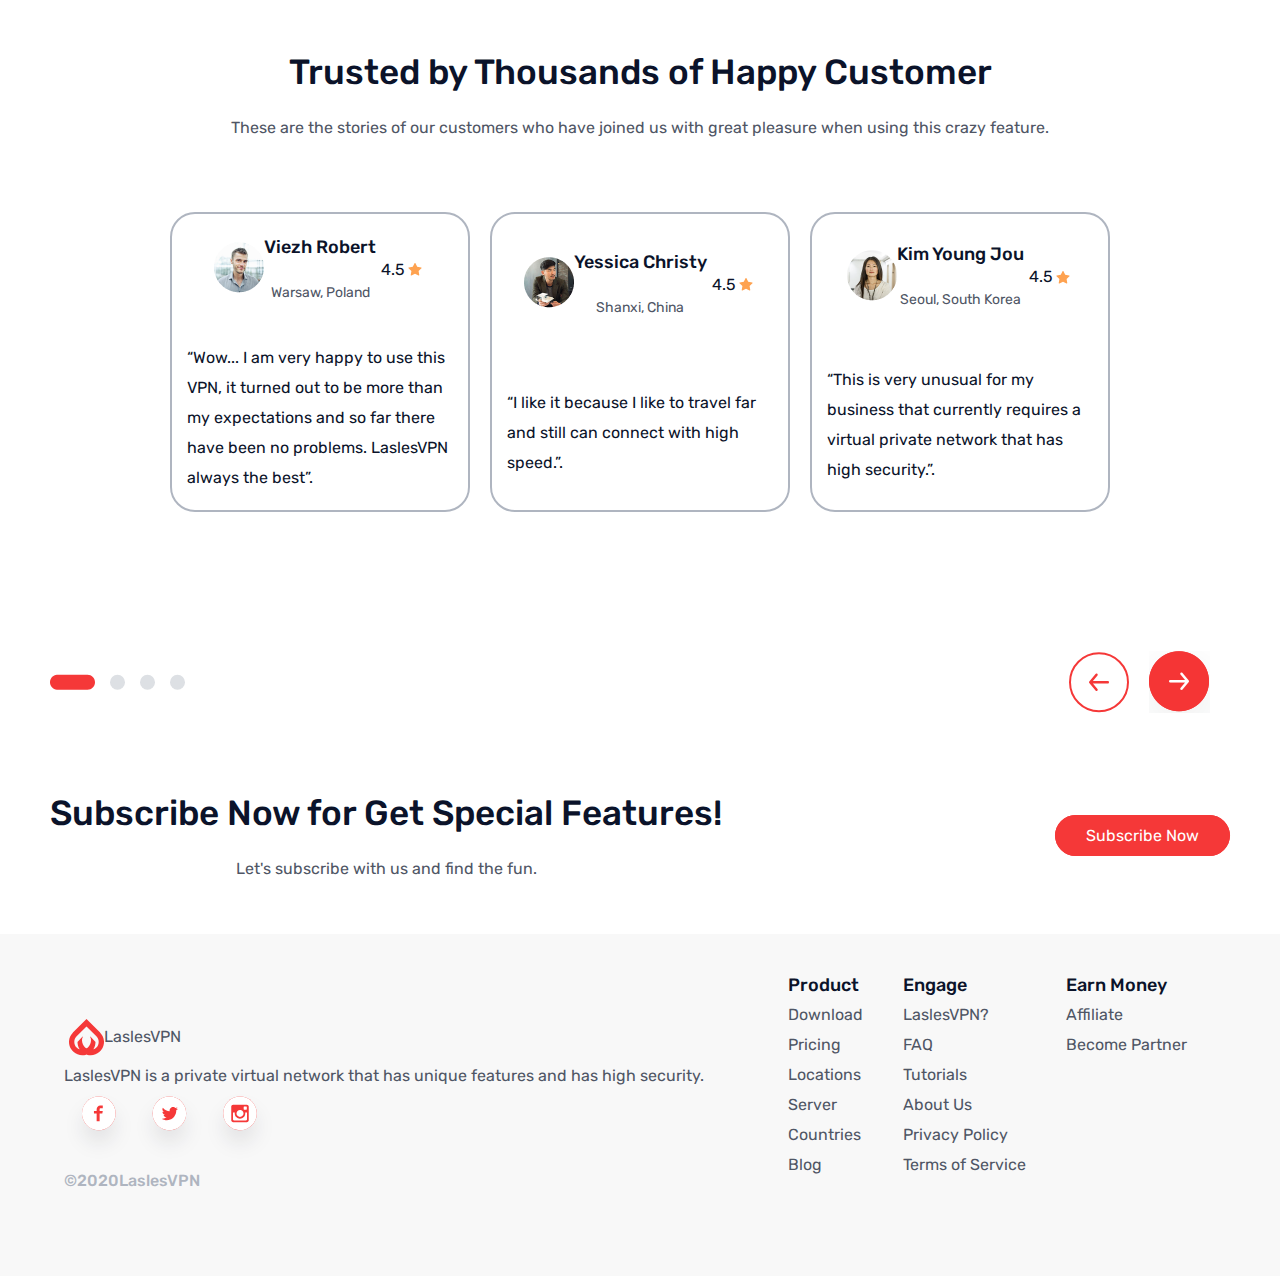
==== commit f3c41dd1: "Update index.html" ====
--- a/index.html
+++ b/index.html
@@ -238,10 +238,10 @@
             </div>
             <div class="Listing">
                 <div class="Listing">
-                    <p href=""><img src="img/left.svg" alt="manual cheating of reviews"></p>
+                    <a href=""><img src="img/left.svg" alt="manual cheating of reviews"></a>
                 </div>
                 <div class="Listing">
-                    <p href=""><img src="img/right.svg" alt="manual cheating of reviews"></p>
+                    <a href=""><img src="img/right.svg" alt="manual cheating of reviews"></a>
                 </div>
             </div>
         </section>
@@ -251,7 +251,7 @@
                 <p class="TextUnderTheHeading">Let's subscribe with us and find the fun.</p>
             </div>
             <div>
-                <p href="" class="ButtonRed">Subscribe Now</p>
+                <a href="" class="ButtonRed">Subscribe Now</a>
             </div>
         </section>
     </main>
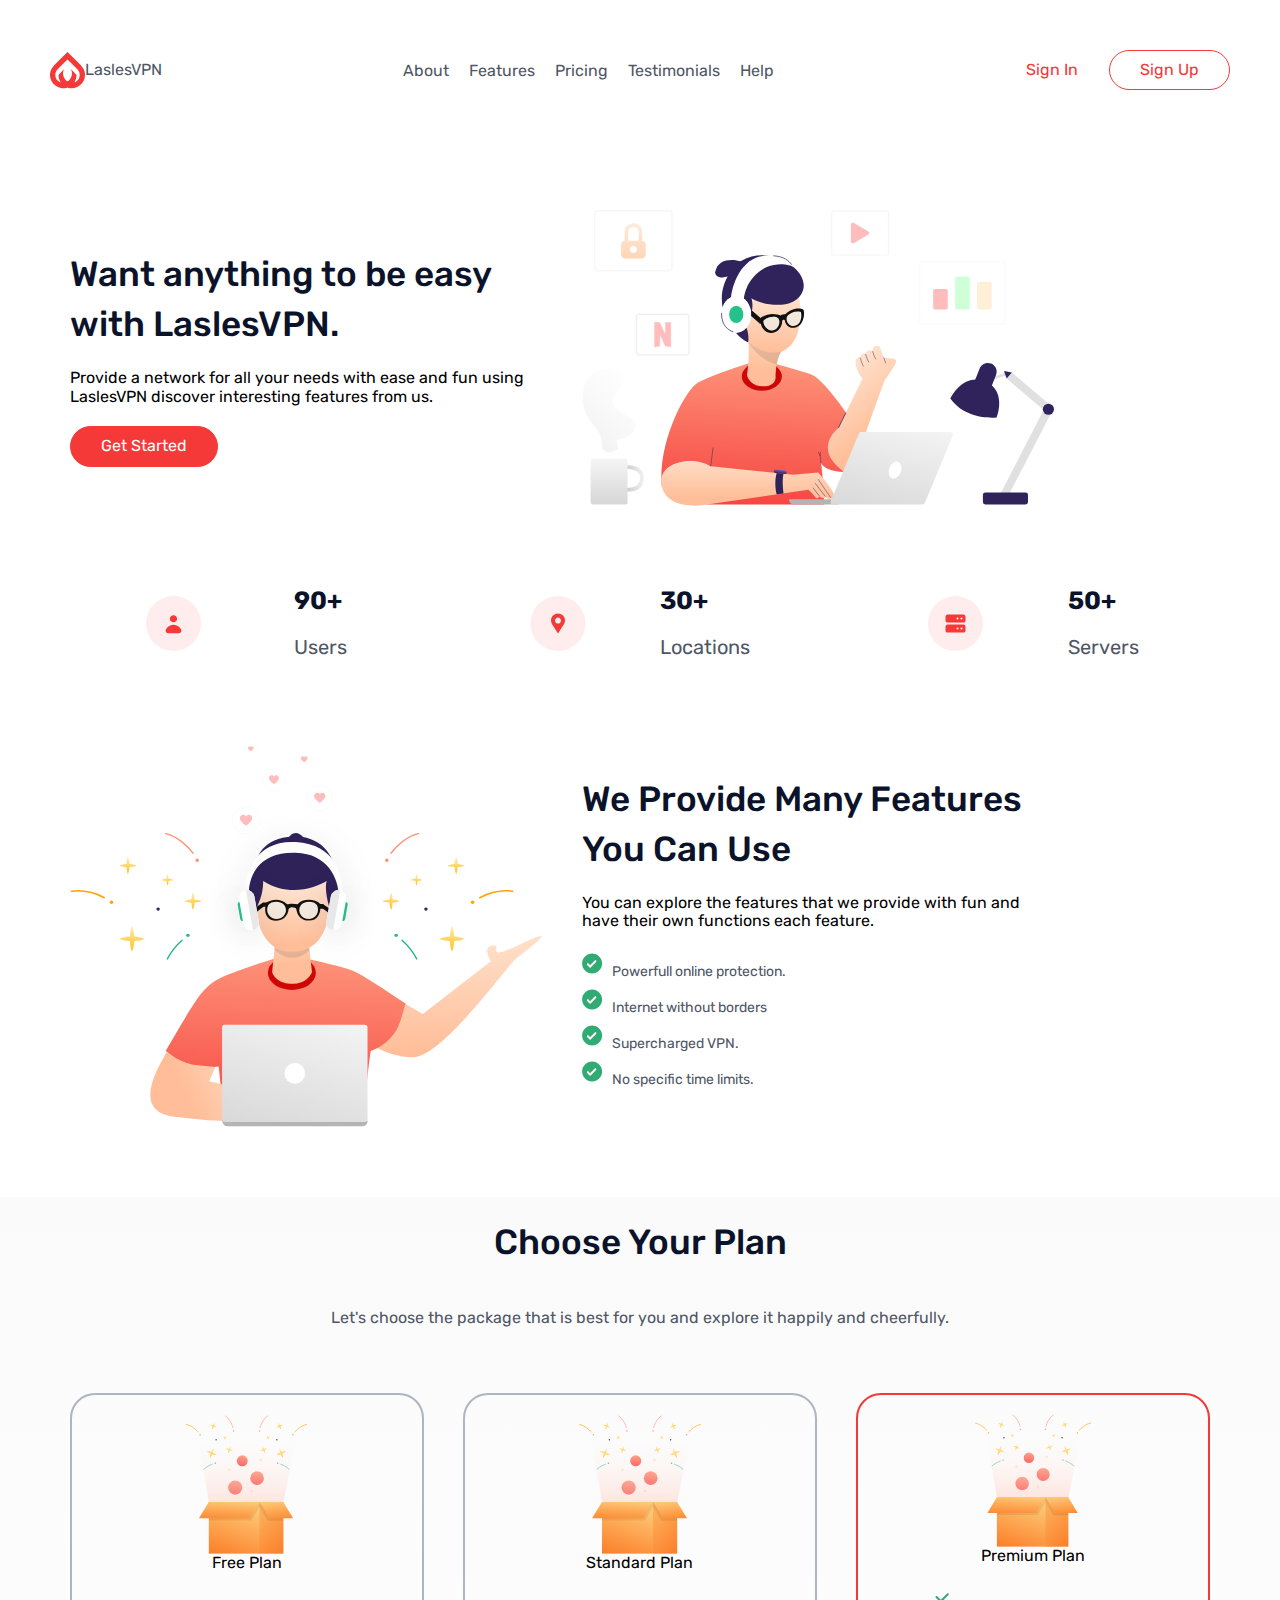
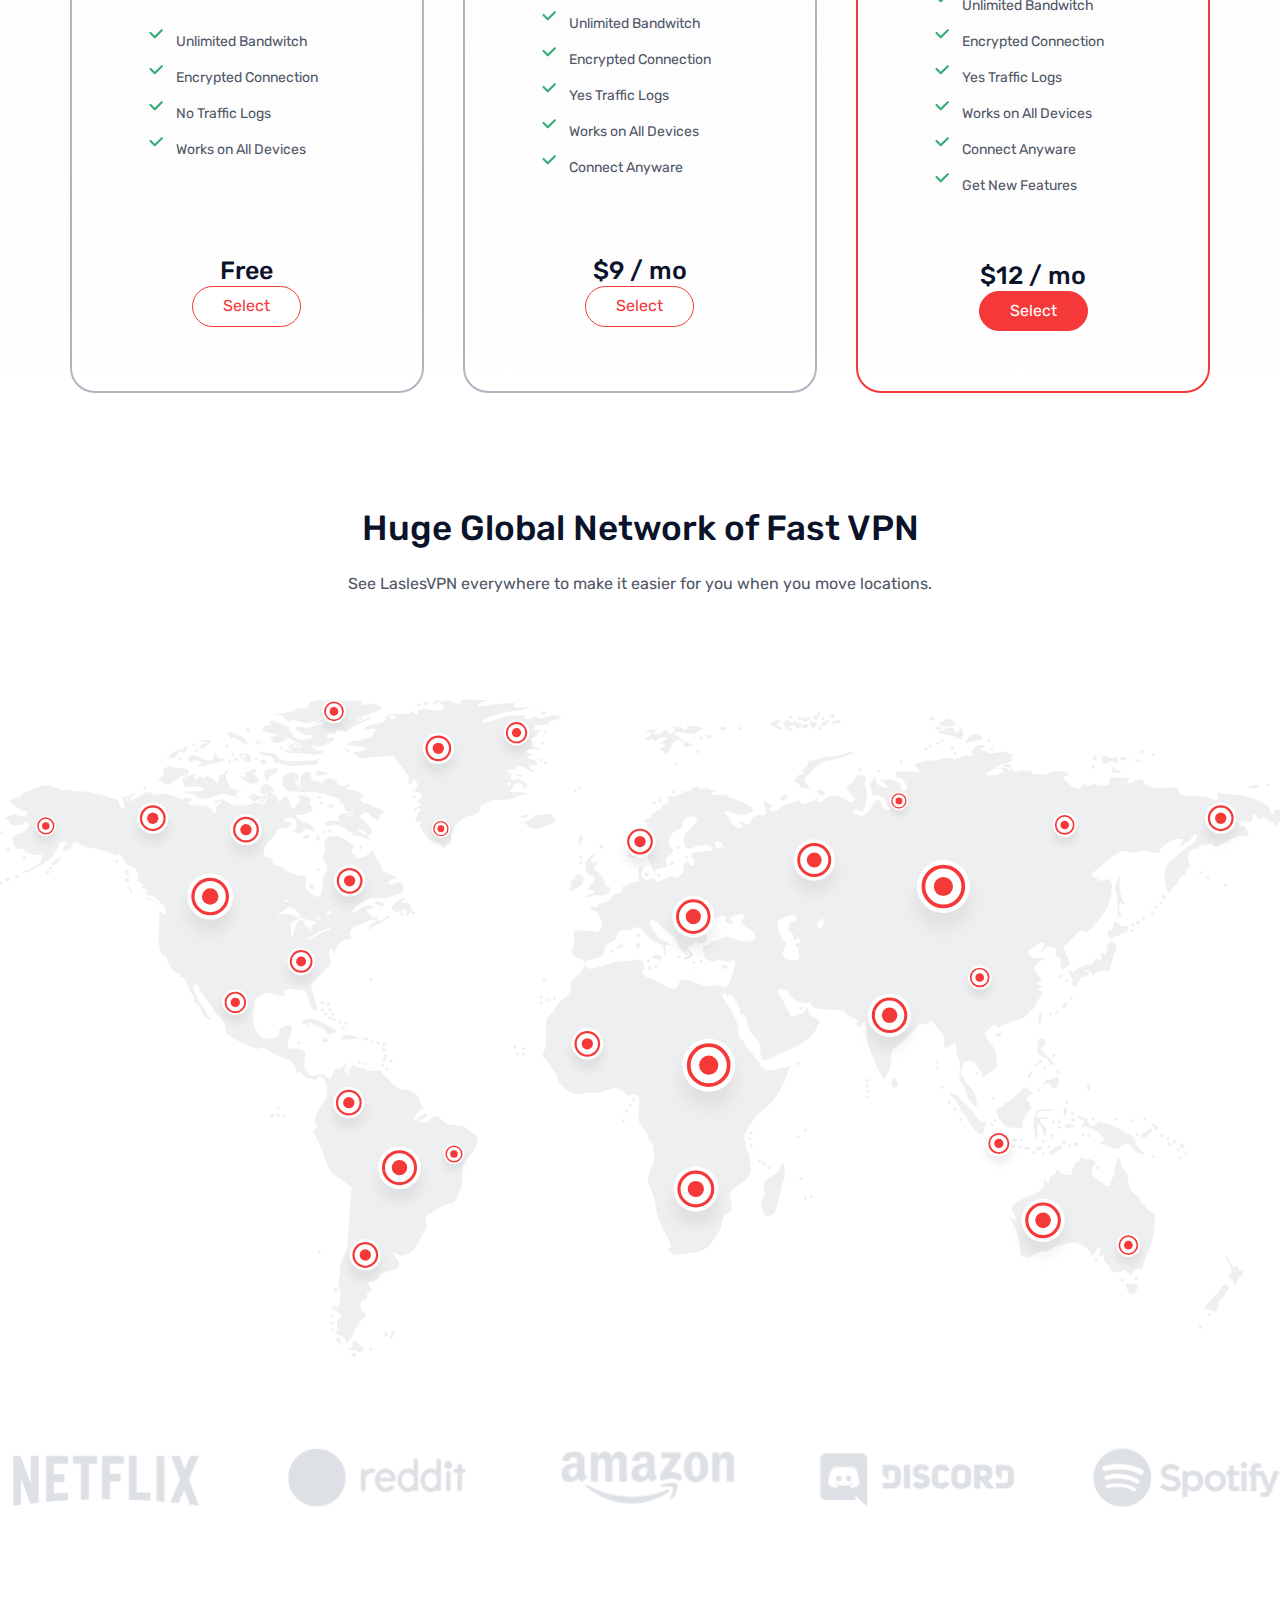
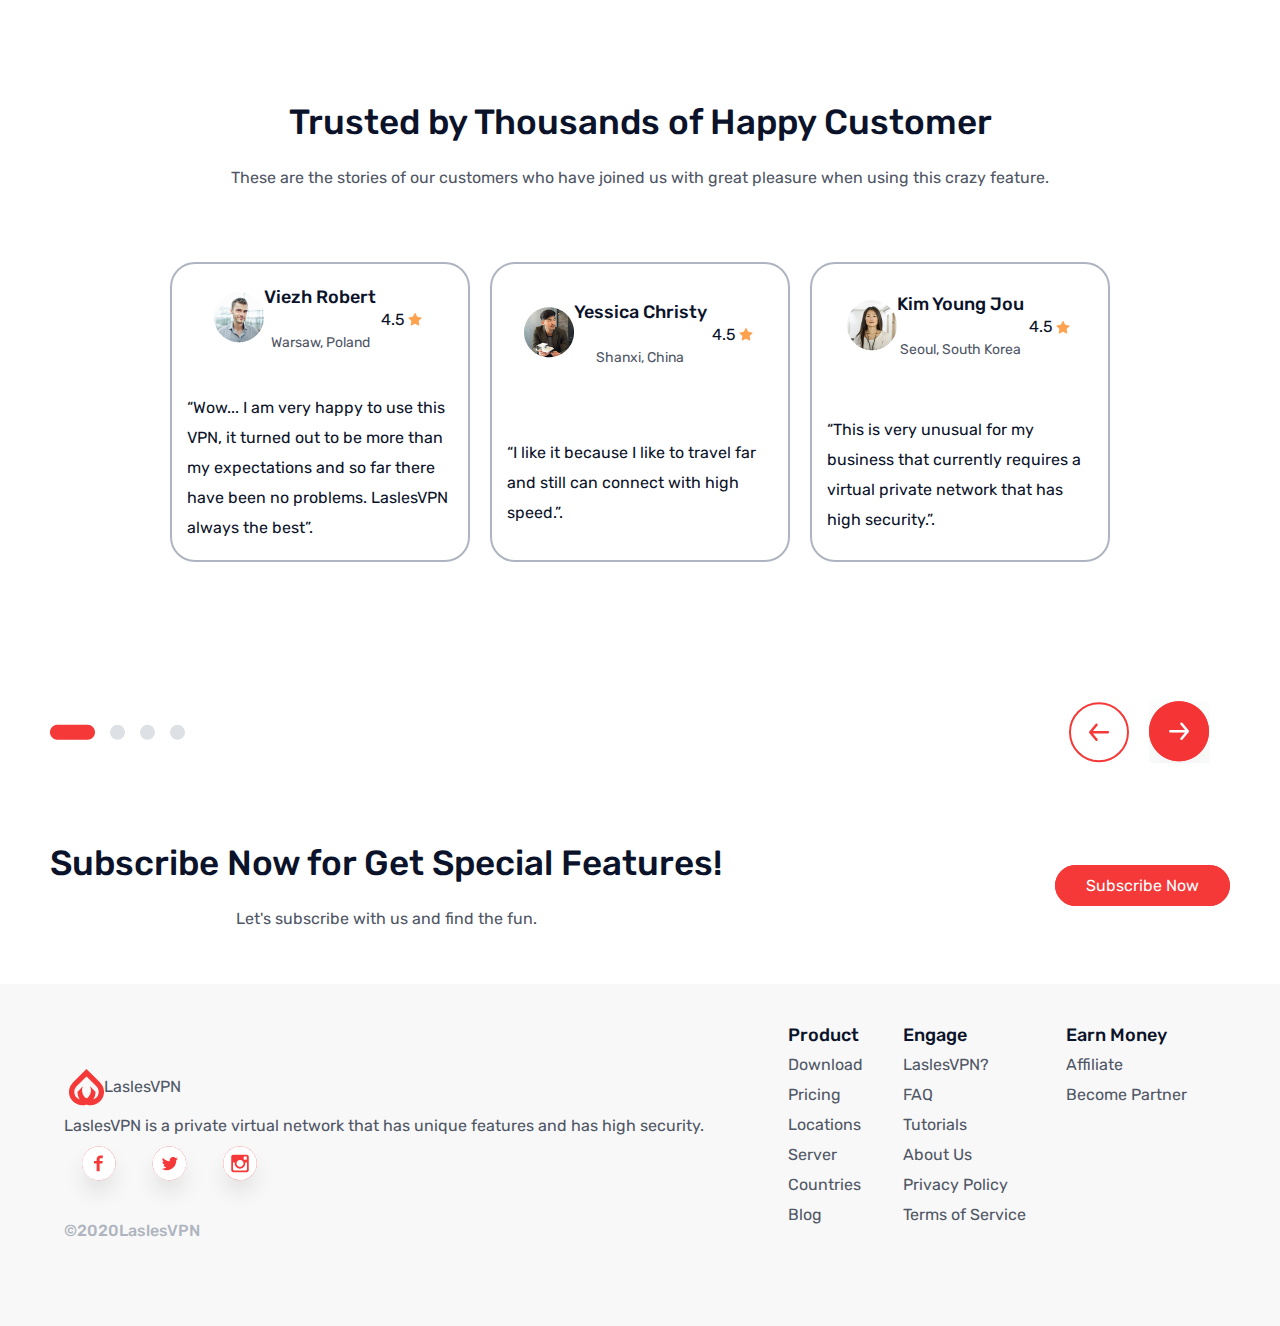
==== commit 3b148078: "Update index.html" ====
--- a/index.html
+++ b/index.html
@@ -29,7 +29,7 @@
             </div>
         </div>
     </header>
-    <main>
+    <main flex-grow: 1;>
         <section class="InformationPicture">
             <div class="InformationHeader">
                 <p class="SectionHeading">Want anything to be easy with LaslesVPN.</p>
--- a/stile/stile.css
+++ b/stile/stile.css
@@ -14,6 +14,9 @@
     .Body {
     font-family: 'Rubik', sans-serif; /*шрифт*/
     overflow-x: hidden;
+	    min-height: 100vh;
+display: flex;
+flex-direction: column;
     }
 
     .Rubik_500 { 
@@ -495,4 +498,4 @@
   .fastVPNnetwork_1 img{
     width: 200%;
   }
-}+}
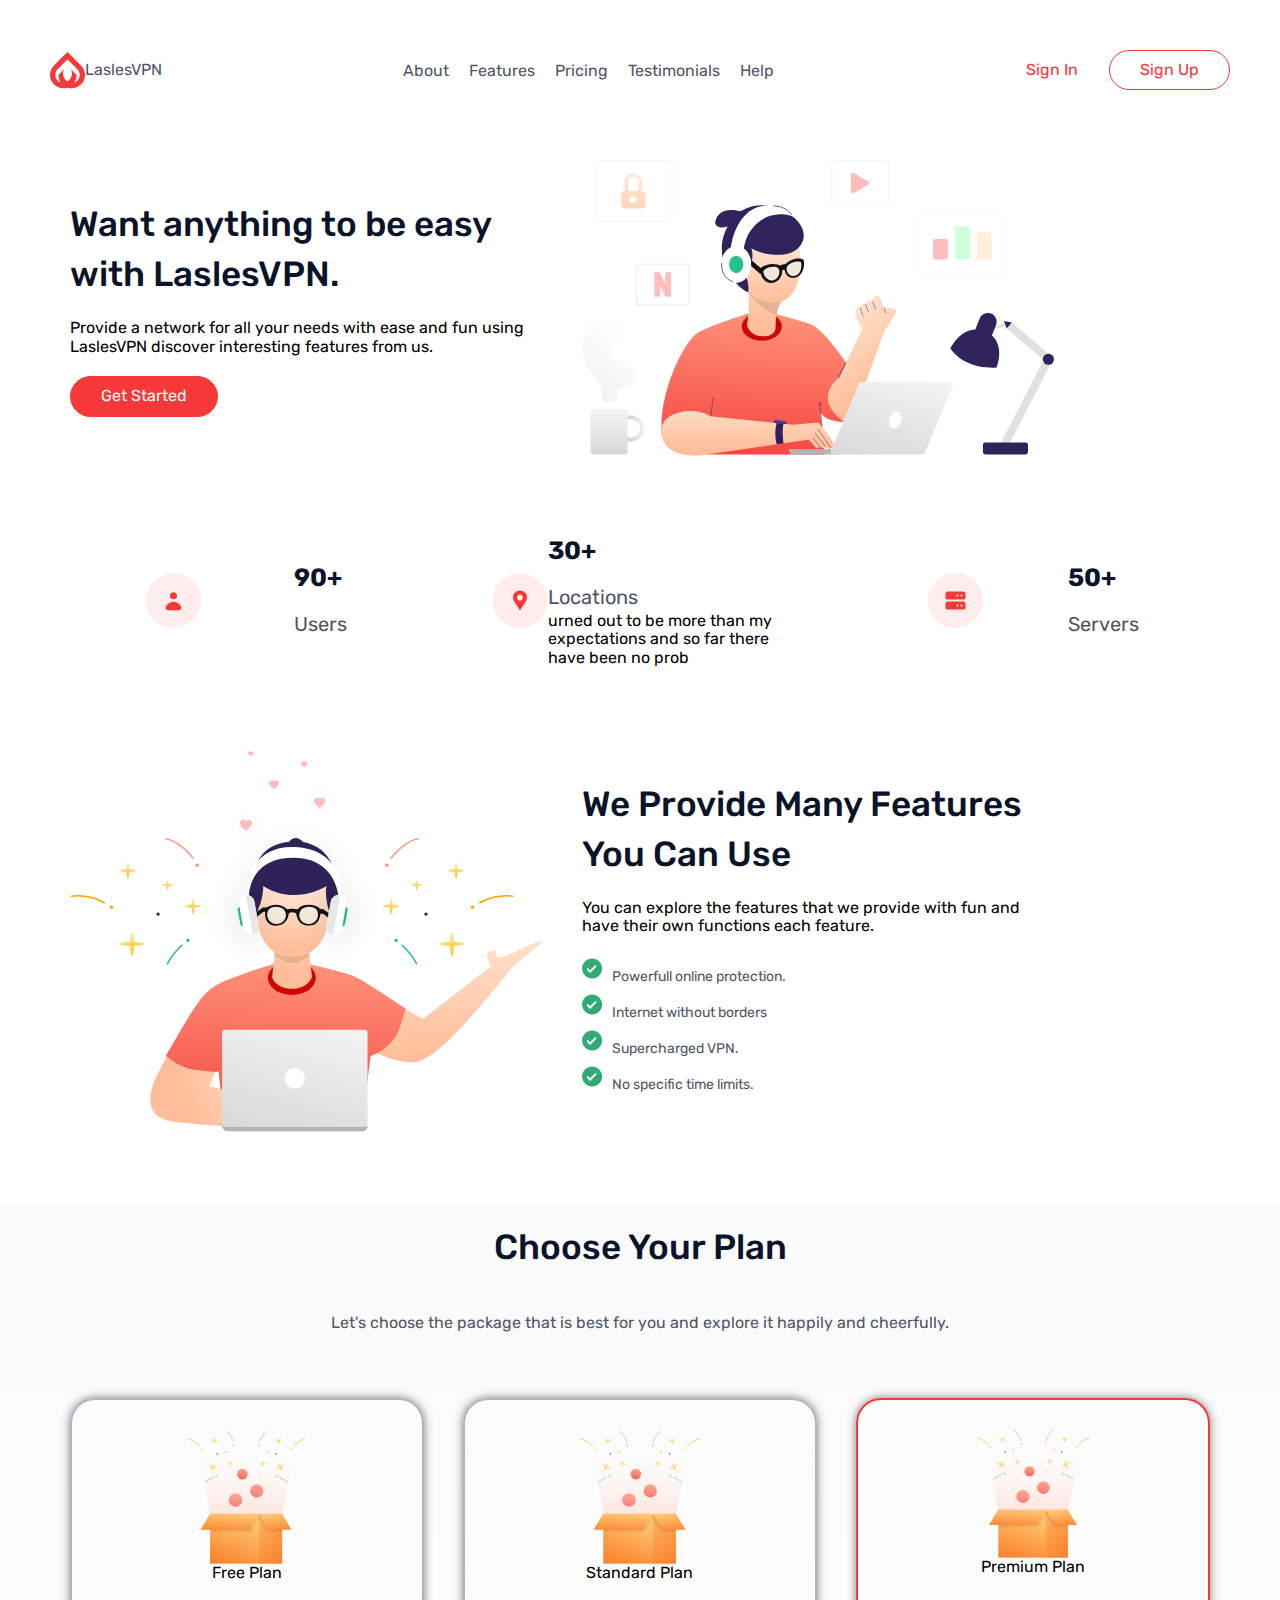
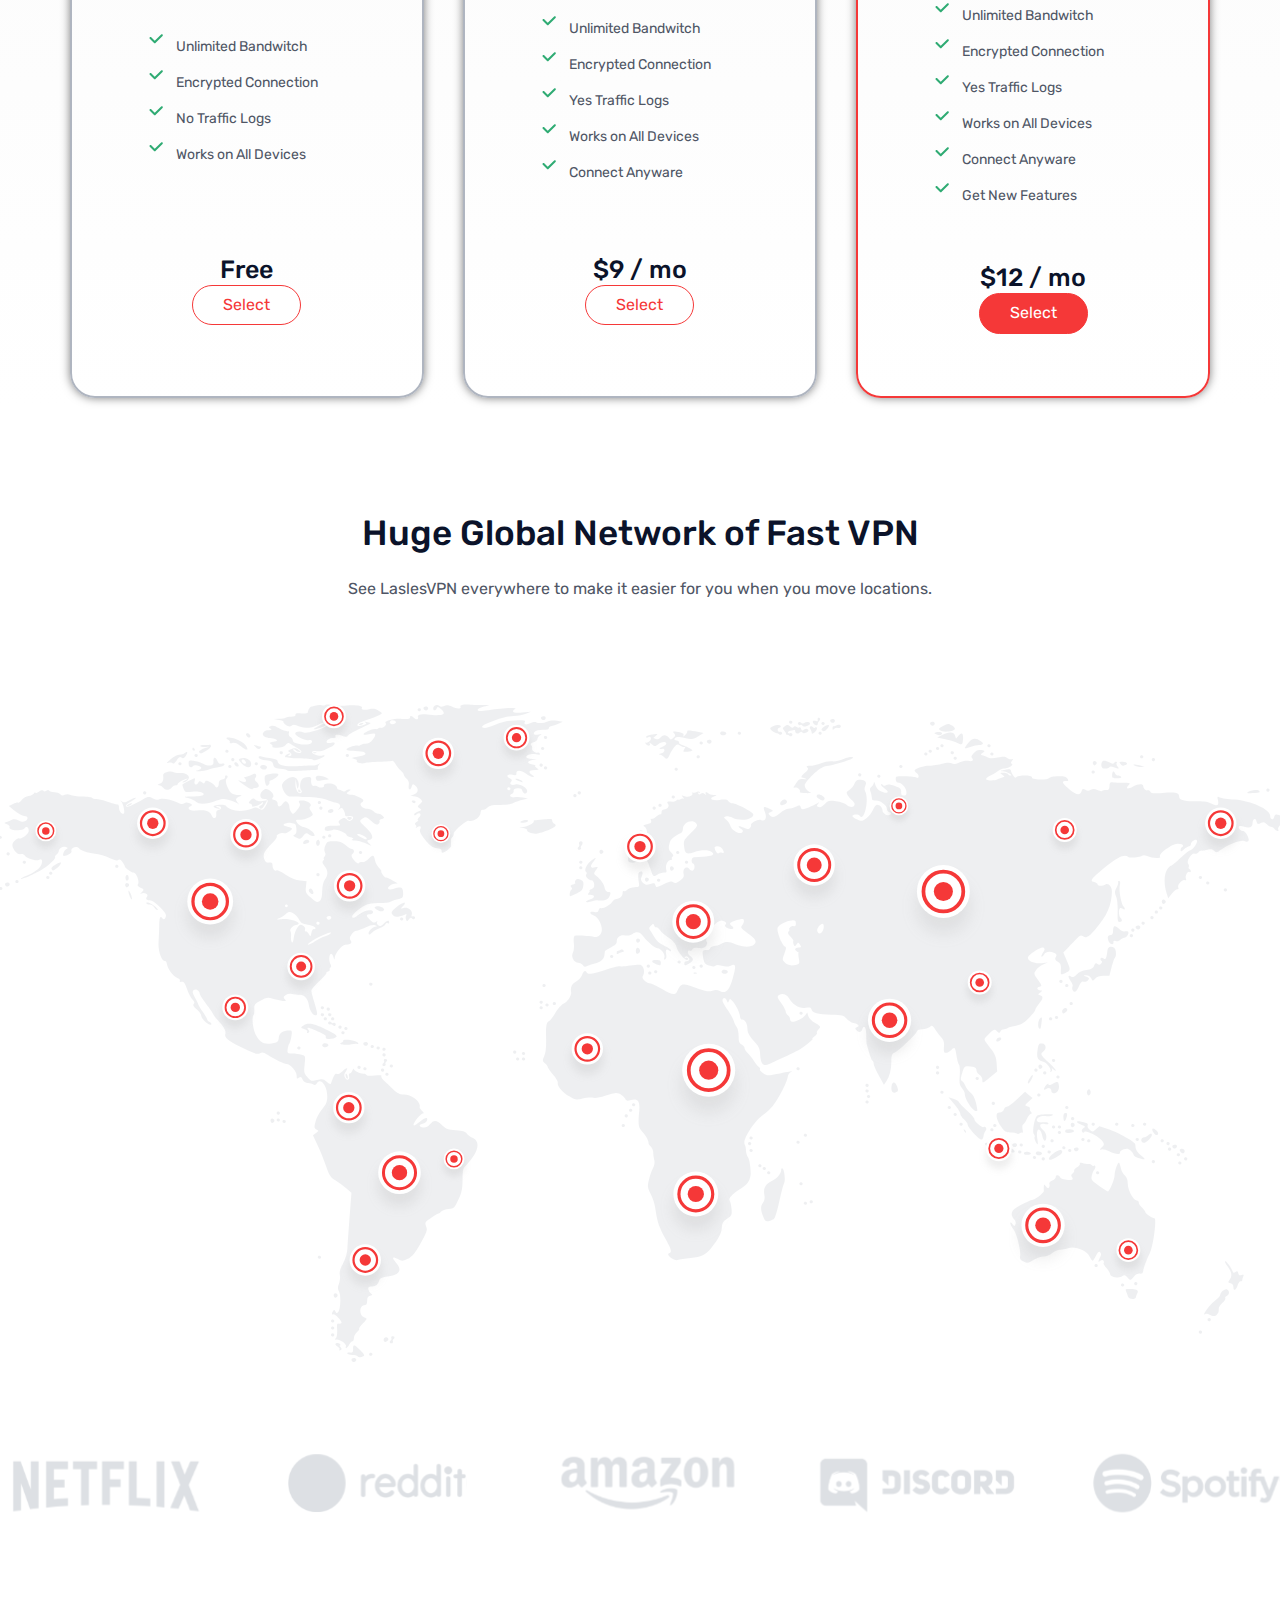
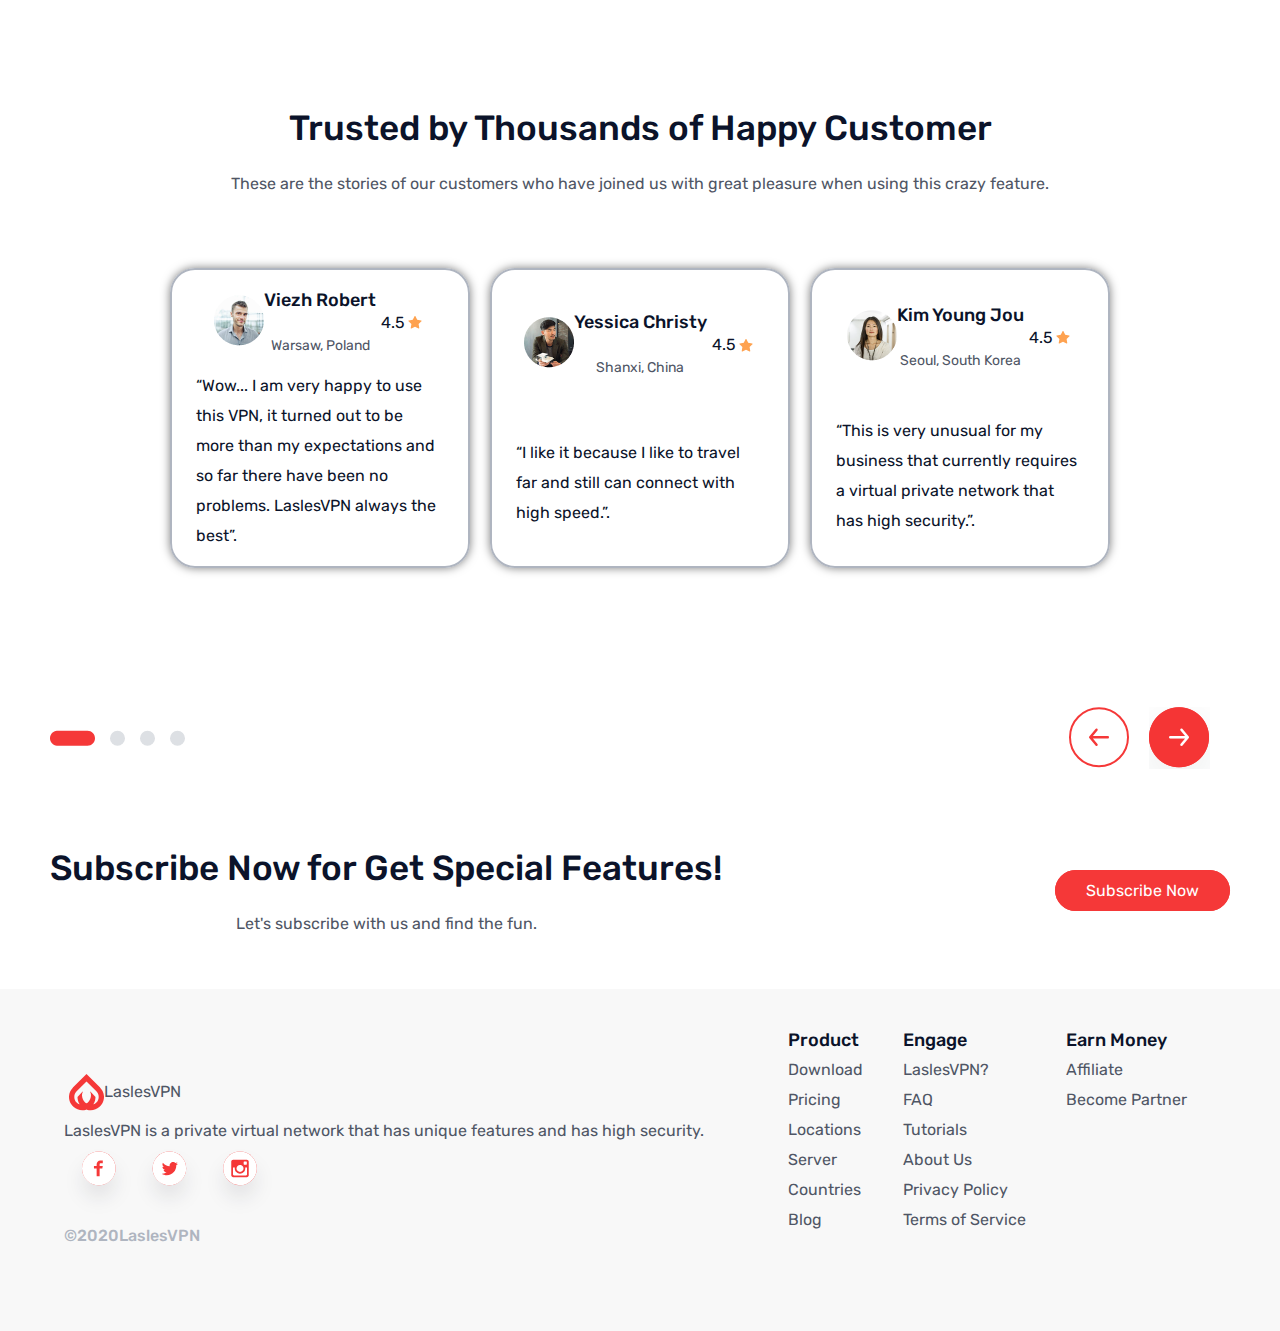
==== commit 2d4dd9d0: "Add files via upload" ====
--- a/index.html
+++ b/index.html
@@ -18,7 +18,7 @@
             </div>
             <div class="header2">
                 <a href="index.html" class="ButtonsInTheHeader">About</a>
-                <a href="" class="ButtonsInTheHeader">Features</a>
+                <a href="demo/demo.html" class="ButtonsInTheHeader">Features</a>
                 <a href="" class="ButtonsInTheHeader">Pricing</a>
                 <a href="" class="ButtonsInTheHeader">Testimonials</a>
                 <a href="info/form.html" class="ButtonsInTheHeader">Help</a>
@@ -29,7 +29,7 @@
             </div>
         </div>
     </header>
-    <main flex-grow: 1;>
+    <main>
         <section class="InformationPicture">
             <div class="InformationHeader">
                 <p class="SectionHeading">Want anything to be easy with LaslesVPN.</p>
@@ -58,7 +58,7 @@
                 </div>
                 <div class="ProsOfTheBlocksServiceInformation">
                     <p class="QualityFigures">30+</p>
-                    <p class="QualityText">Locations</p>
+                    <p class="QualityText">Locations</p>urned out to be more than my expectations and so far there have been no prob
                 </div>
             </div>
             <div class="ProsOfTheBlocksService">
--- a/stile/stile.css
+++ b/stile/stile.css
@@ -14,9 +14,6 @@
     .Body {
     font-family: 'Rubik', sans-serif; /*шрифт*/
     overflow-x: hidden;
-	    min-height: 100vh;
-display: flex;
-flex-direction: column;
     }
 
     .Rubik_500 { 
@@ -113,9 +110,13 @@
   min-width: 222px;
   height: 600px;   /* height: 100%; */
   border-radius: 25px;
+  box-shadow: 0 0 10px rgba(0,0,0,0.5); /* Параметры тени */
+  padding: 10px;
 }
 .CustomersReviews2{
   border : 2px solid var(--main-color-F53838);
+  box-shadow: 0 0 10px rgba(0,0,0,0.5); /* Параметры тени */
+  padding: 10px;
 }
 .ServicesDownSize{
   display: flex;
@@ -175,6 +176,8 @@
   width: 300px;
   height: 300px;
   border-radius: 25px;
+  box-shadow: 0 0 10px rgba(0,0,0,0.5); /* Параметры тени */
+  padding: 10px;
 }
 
 .UserRating{
@@ -498,4 +501,4 @@
   .fastVPNnetwork_1 img{
     width: 200%;
   }
-}
+}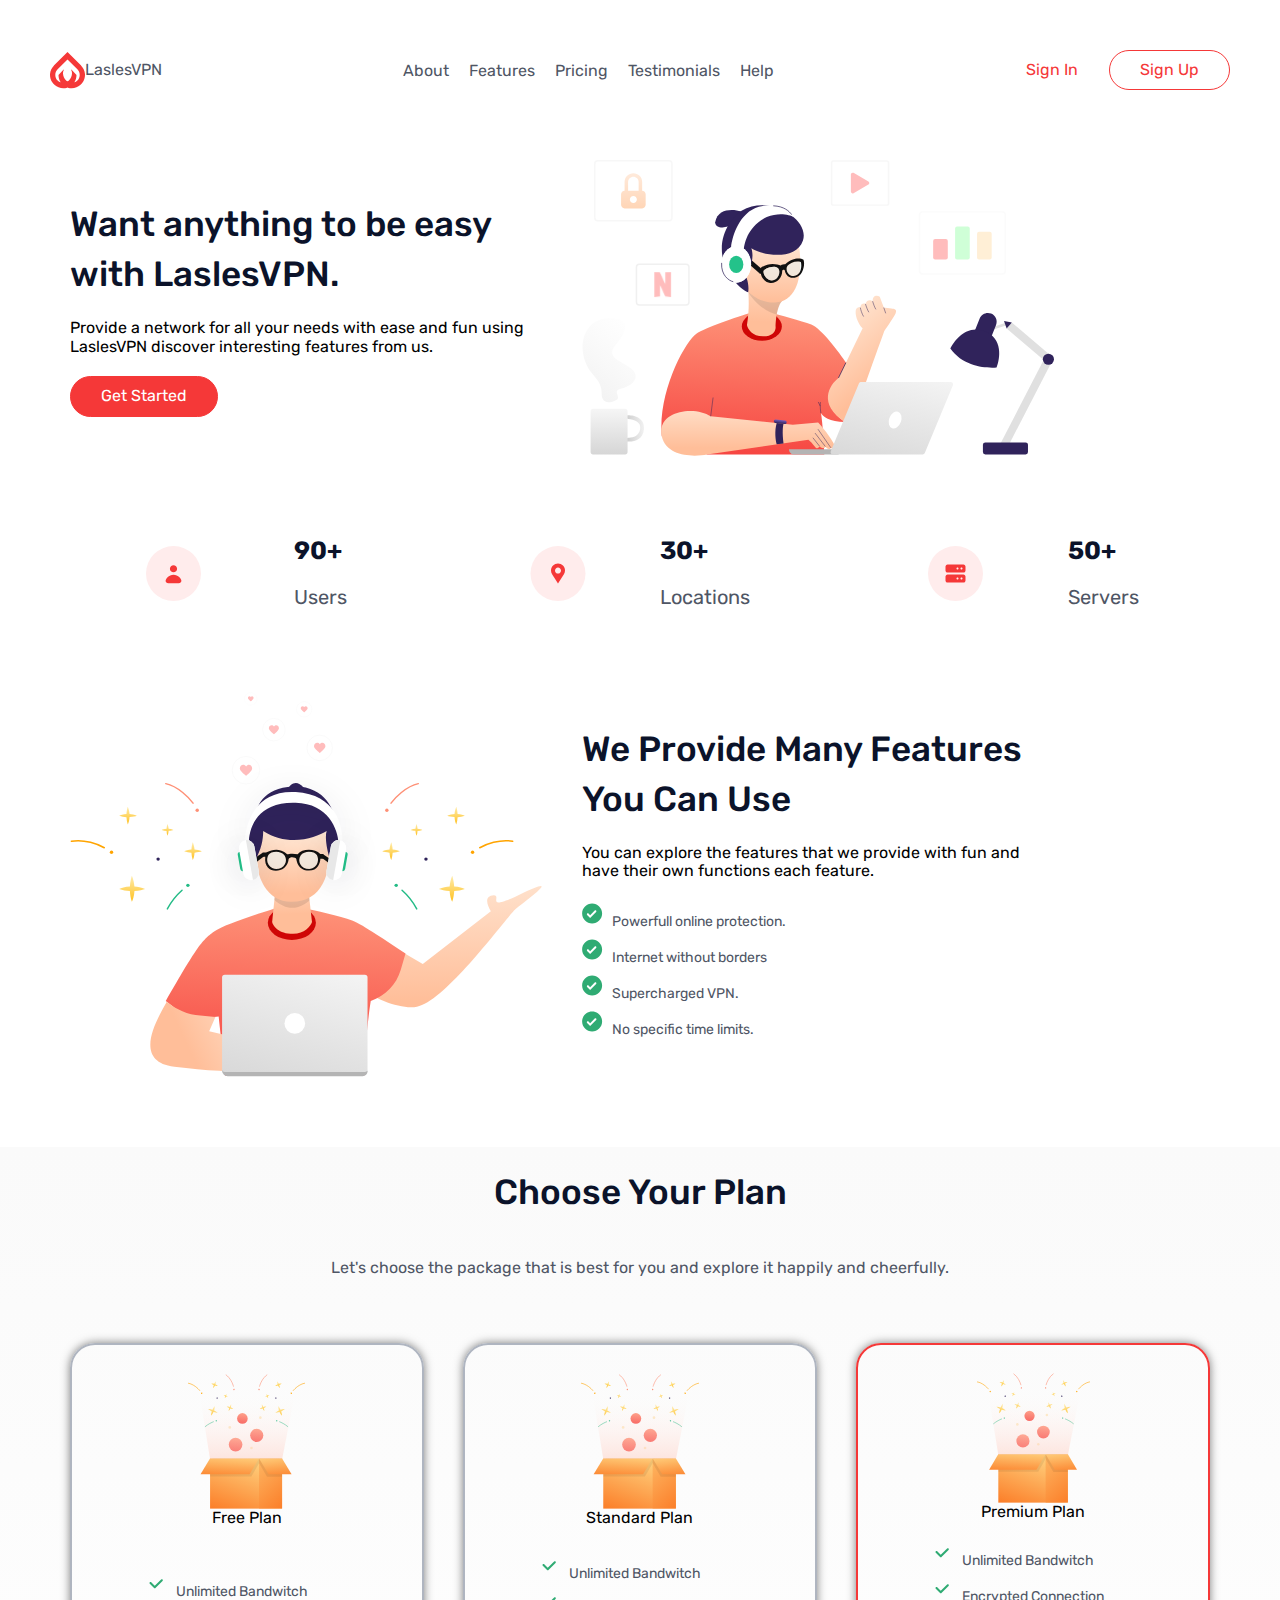
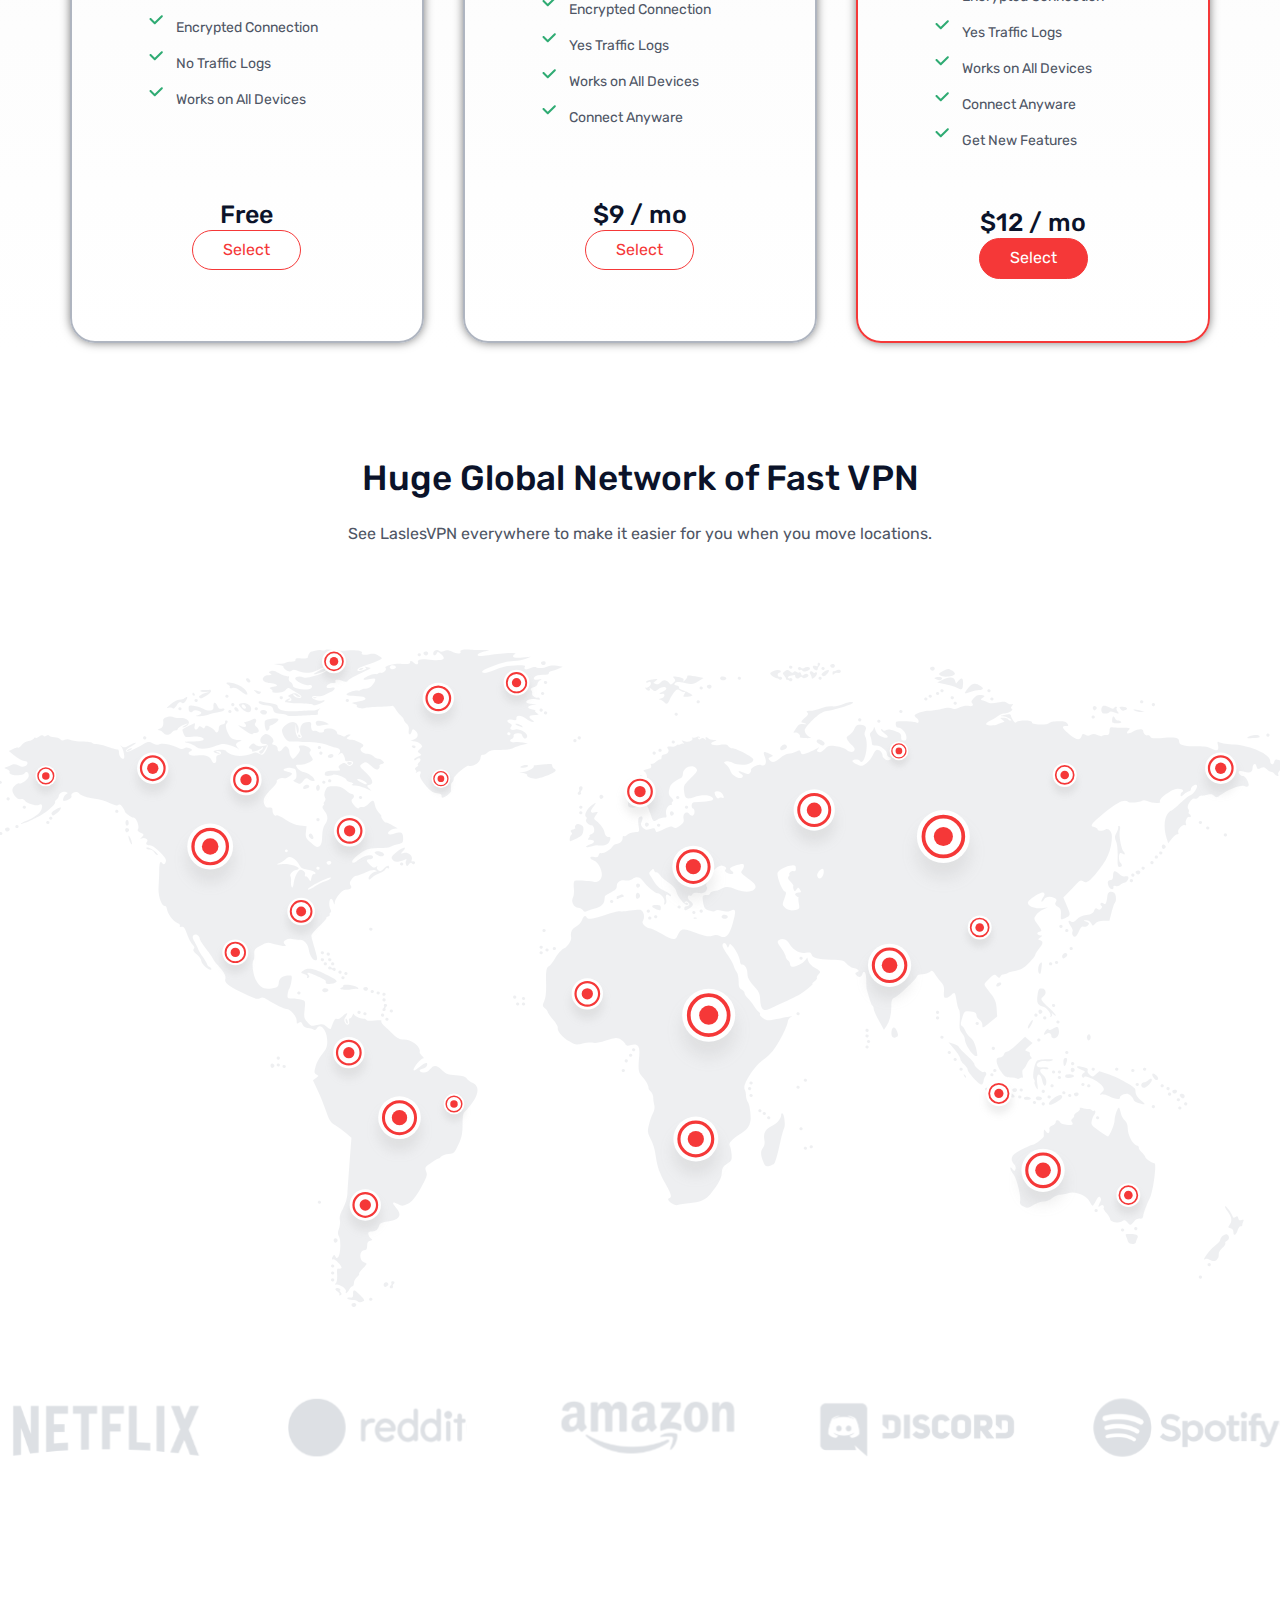
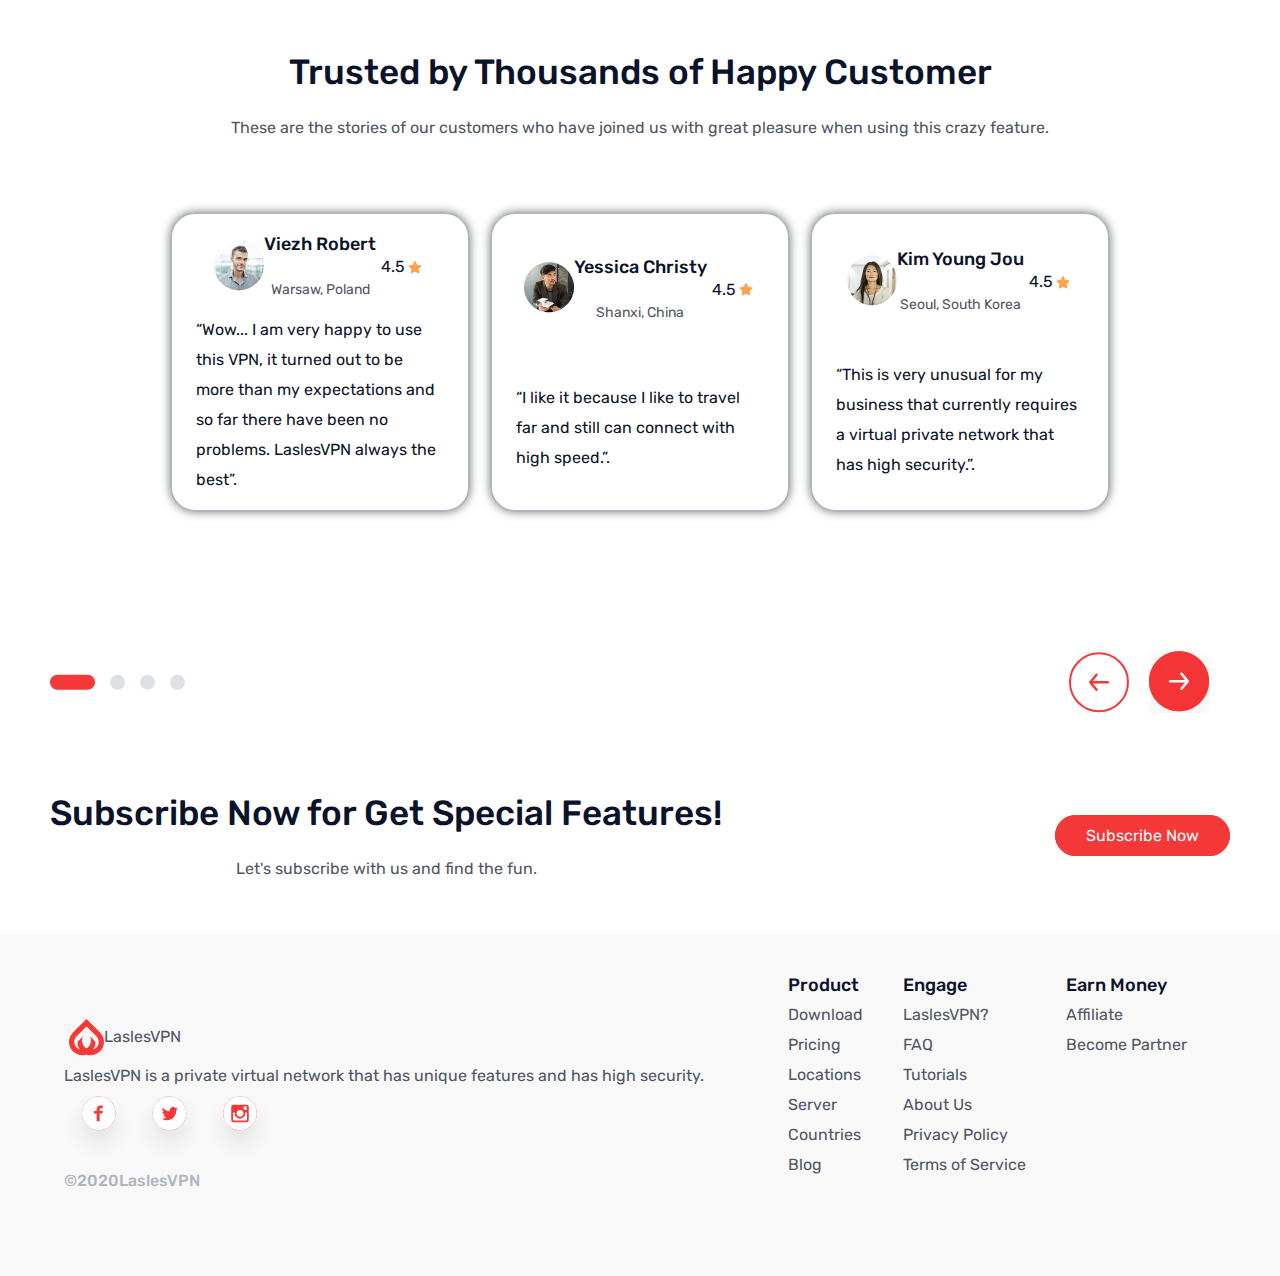
==== commit b5a1df6e: "Update index.html" ====
--- a/index.html
+++ b/index.html
@@ -58,7 +58,7 @@
                 </div>
                 <div class="ProsOfTheBlocksServiceInformation">
                     <p class="QualityFigures">30+</p>
-                    <p class="QualityText">Locations</p>urned out to be more than my expectations and so far there have been no prob
+                    <p class="QualityText">Locations</p>
                 </div>
             </div>
             <div class="ProsOfTheBlocksService">
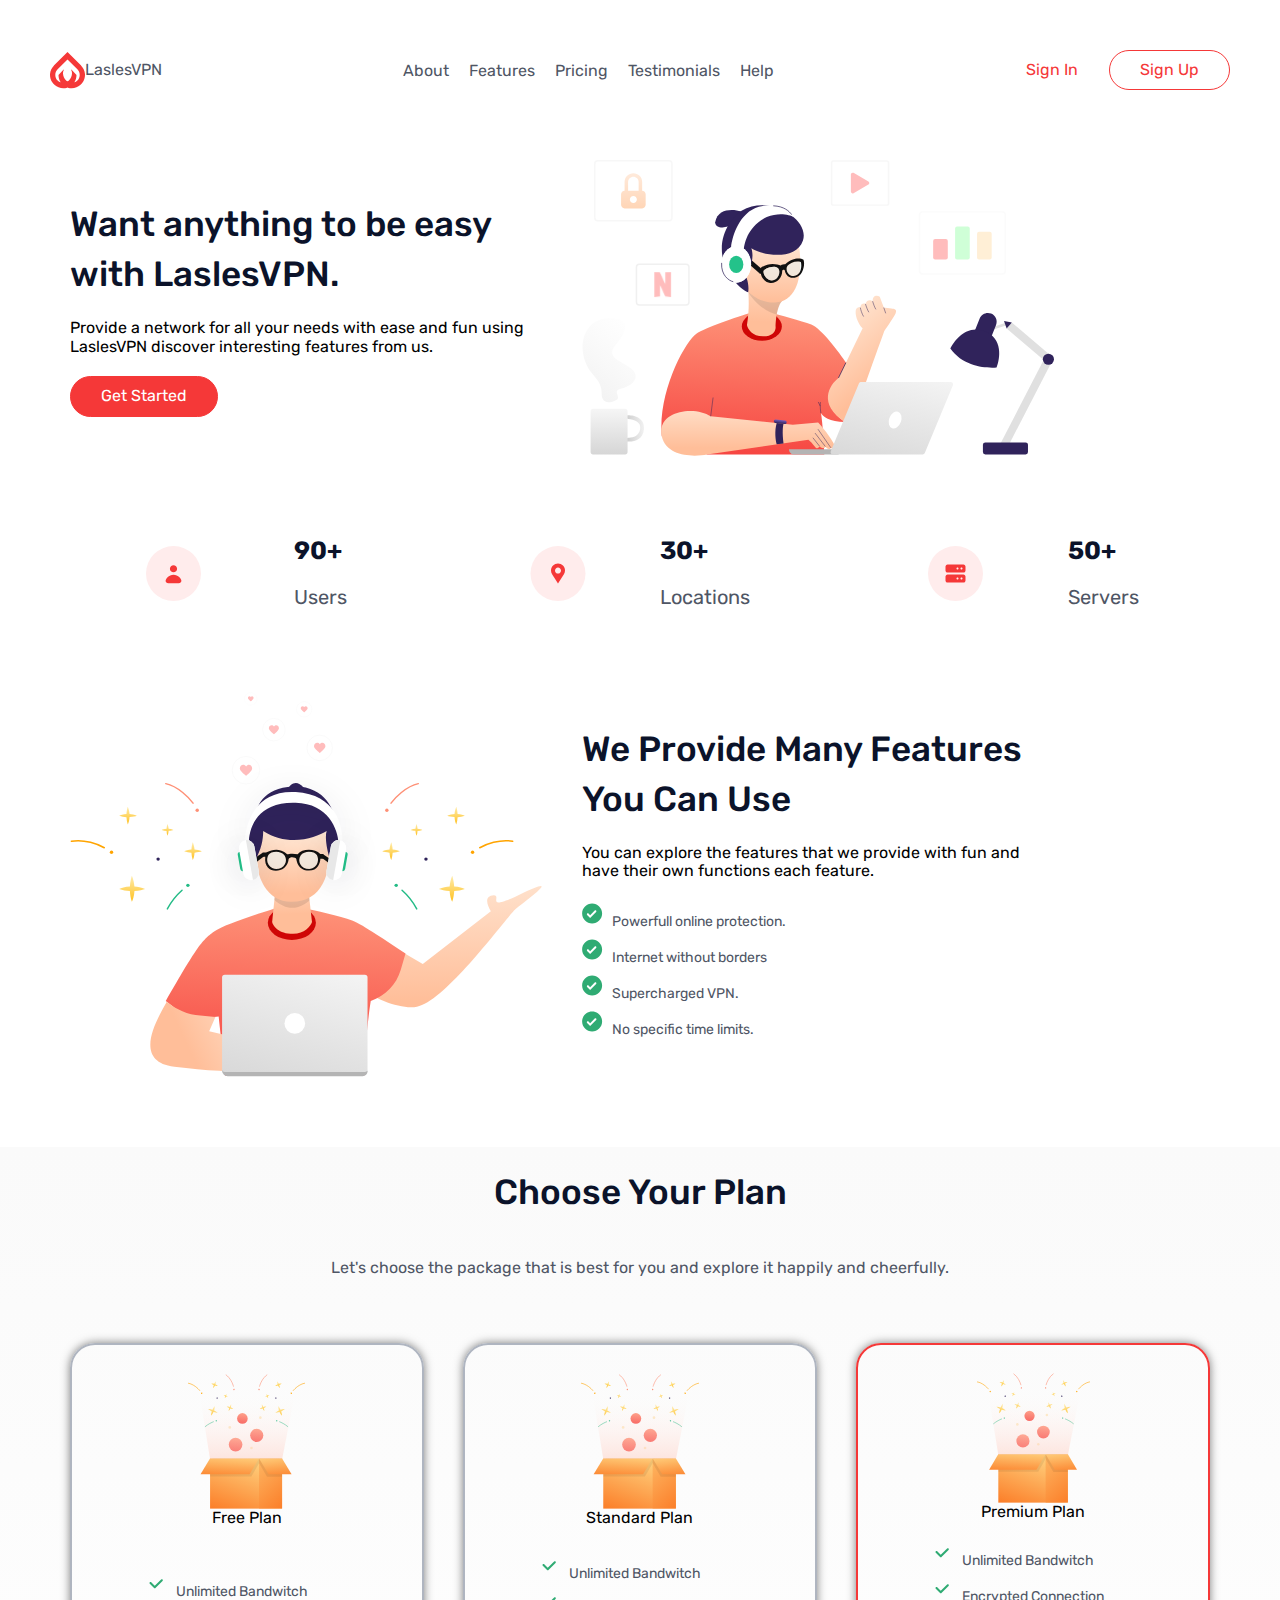
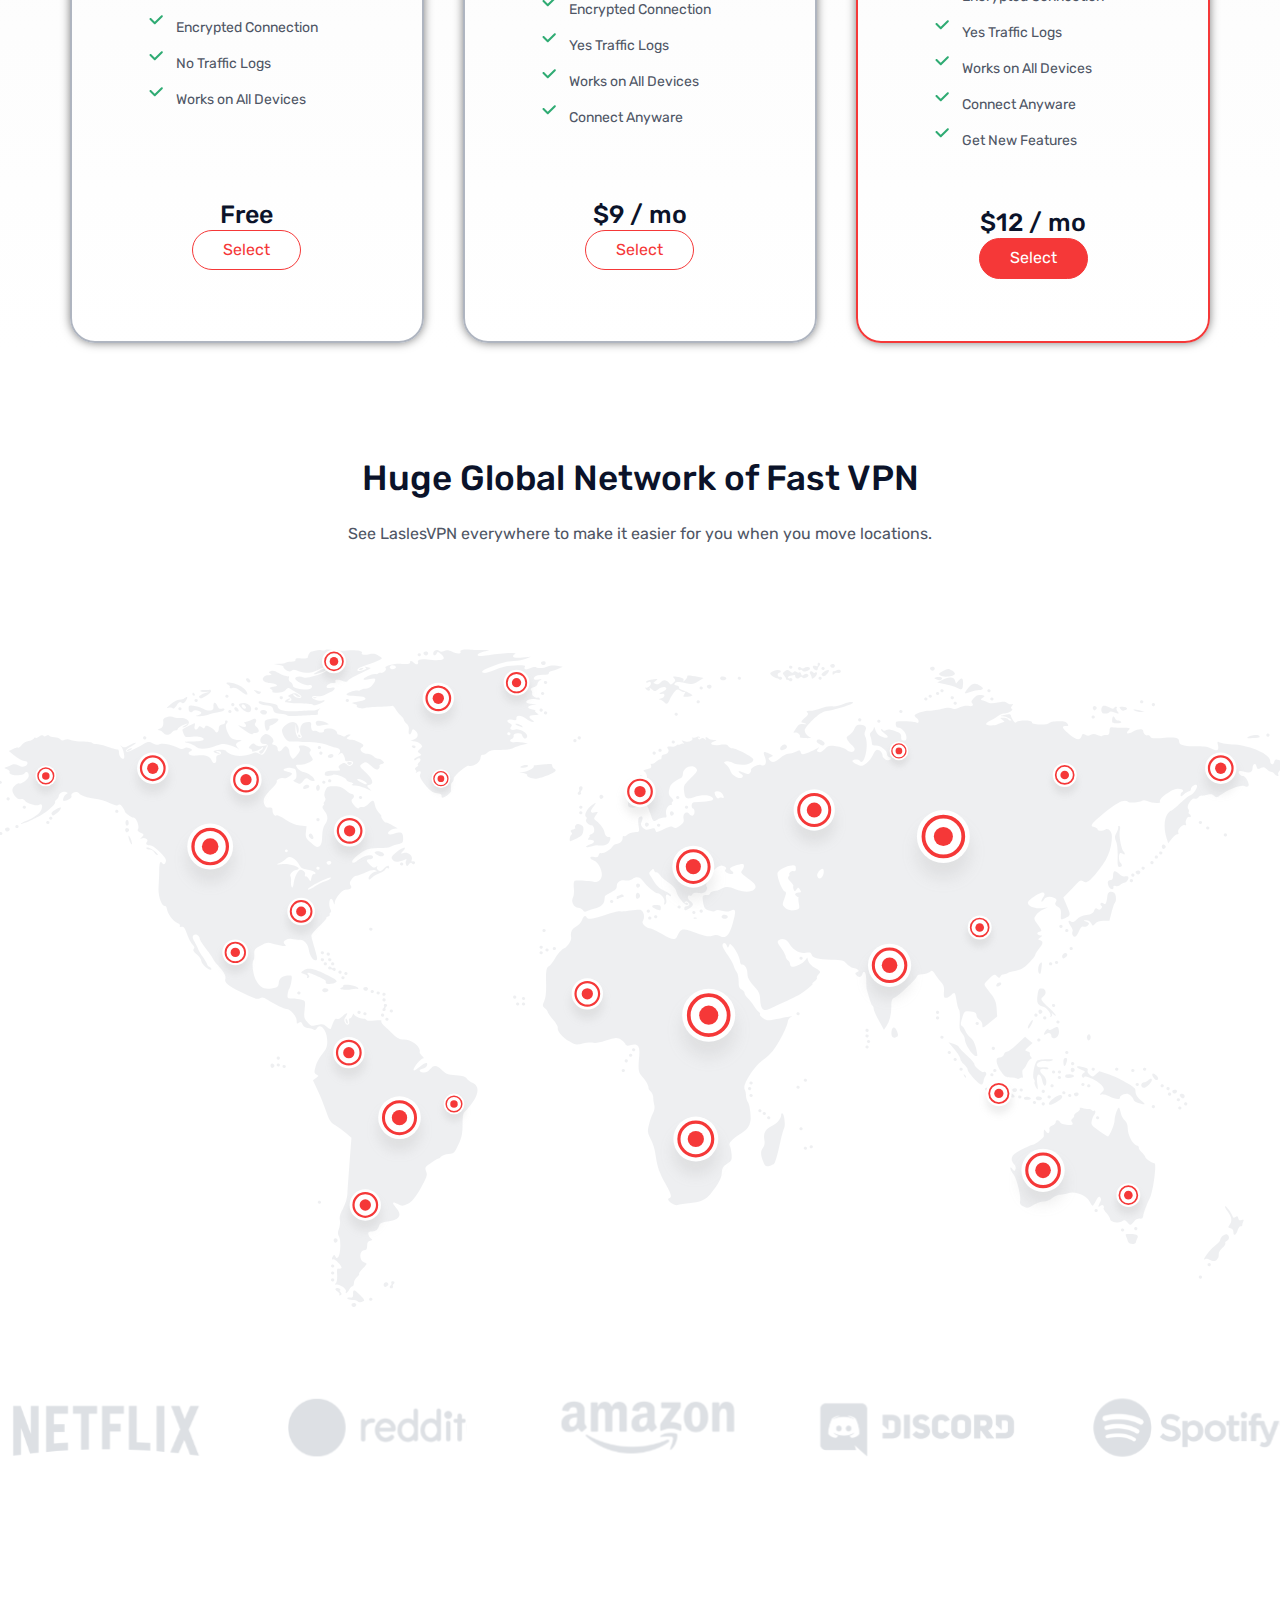
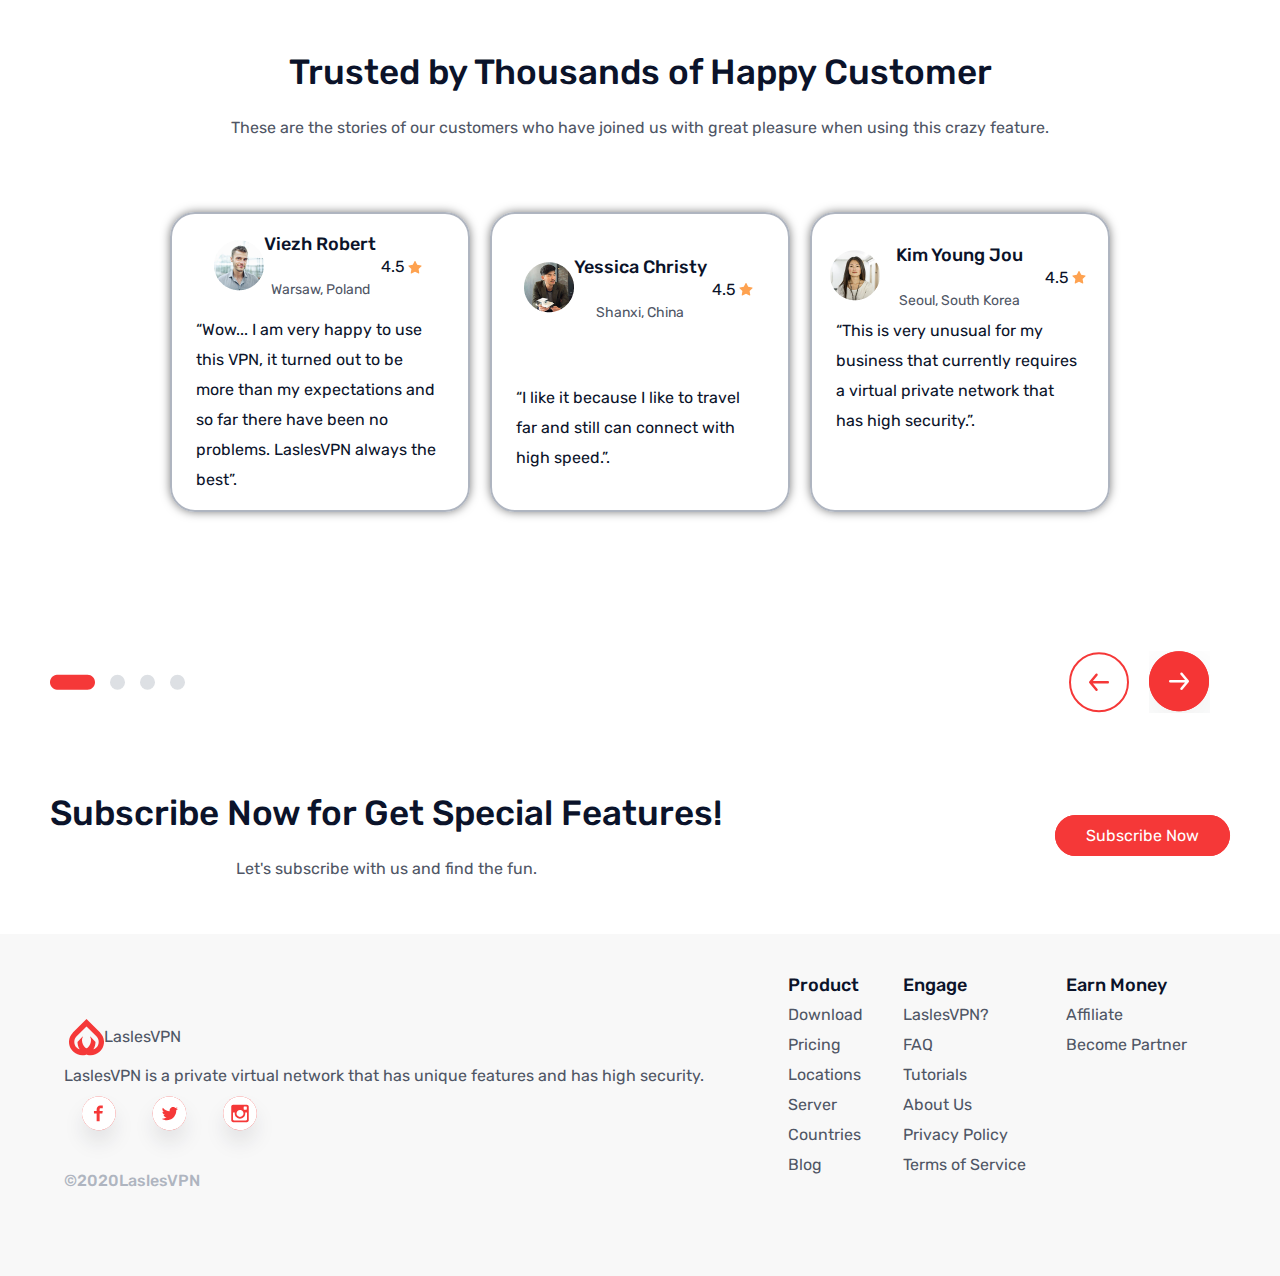
==== commit b54c8411: "Add files via upload" ====
--- a/index.html
+++ b/index.html
@@ -210,24 +210,29 @@
                             speed.”.</p>
                     </div>
                 </div>
-                <div class="CustomersReviews">
-                    <div class="UserRating">
-                        <div>
-                            <img src="img/Ellipse_175.png" alt="customer review 1">
-                        </div>
-                        <div class="NemeClient">
-                            <p class="name">Kim Young Jou</p>
-                            <p class="place">Seoul, South Korea</p>
-                        </div>
-                        <div class="down">
-                            <p class="grade">4.5</p>
-                            <img src="img/Group_1161.svg" alt="grade">
-                        </div>
-                    </div>
-                    <div class="UserRating">
-                        <p class="grade">“This is very unusual for my business that currently requires a virtual private
+				
+                <div class="CustomersReviews">  
+									
+                    <div class="anim">                    
+                        <div class="UserRating">
+                            <div>
+                                <img src="img/Ellipse_175.png" alt="customer review 1">
+                            </div>
+                            <div class="NemeClient">
+                                <p class="name">Kim Young Jou</p>
+                                <p class="place">Seoul, South Korea</p>
+                            </div>
+                            <div class="down">
+                                <p class="grade">4.5</p>
+                                <img src="img/Group_1161.svg" alt="grade">
+                            </div>
+                        </div>
+                        <div class="UserRating">
+                            <p class="grade">“This is very unusual for my business that currently requires a virtual private
                             network that has high security.”.</p>
-                    </div>
+                        </div>
+                    </div>
+					<div class="loader"><img src="img/rr.png" alt=""height="60"></div>
                 </div>
             </div>
         </section>
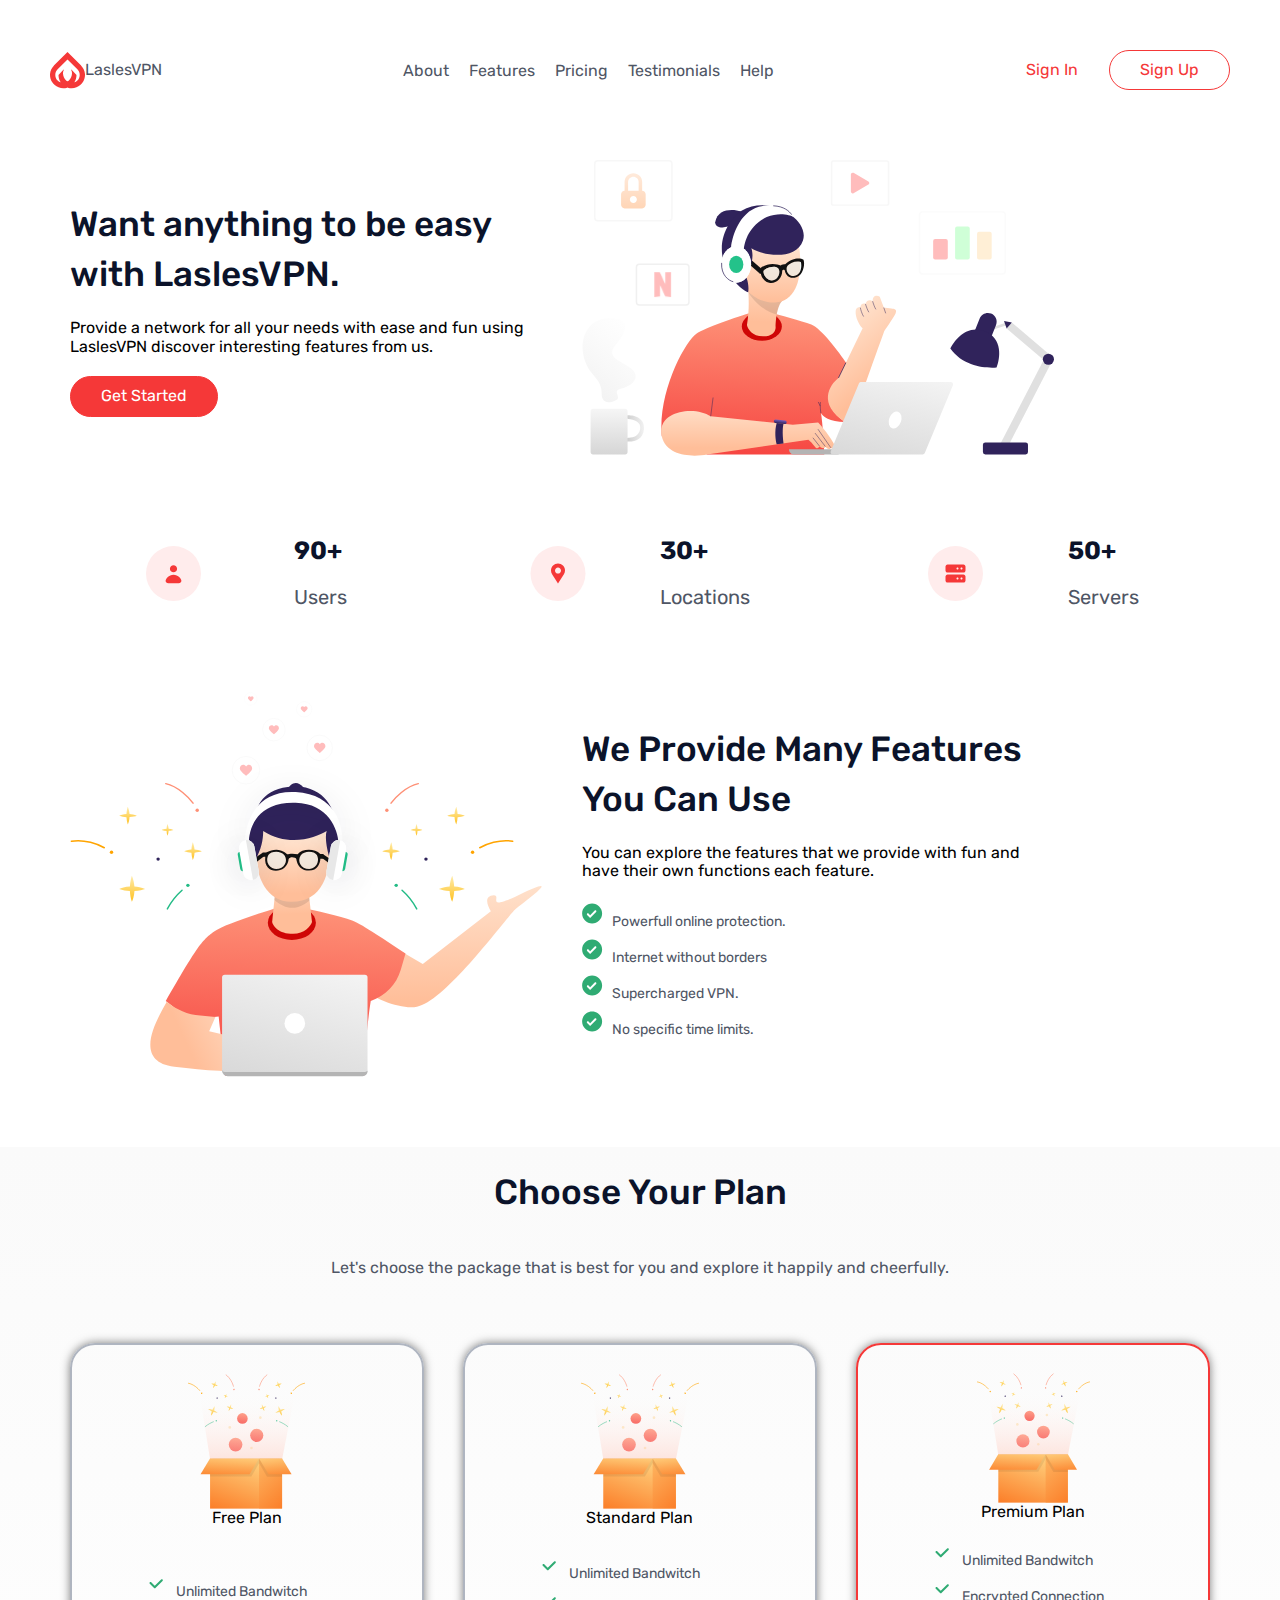
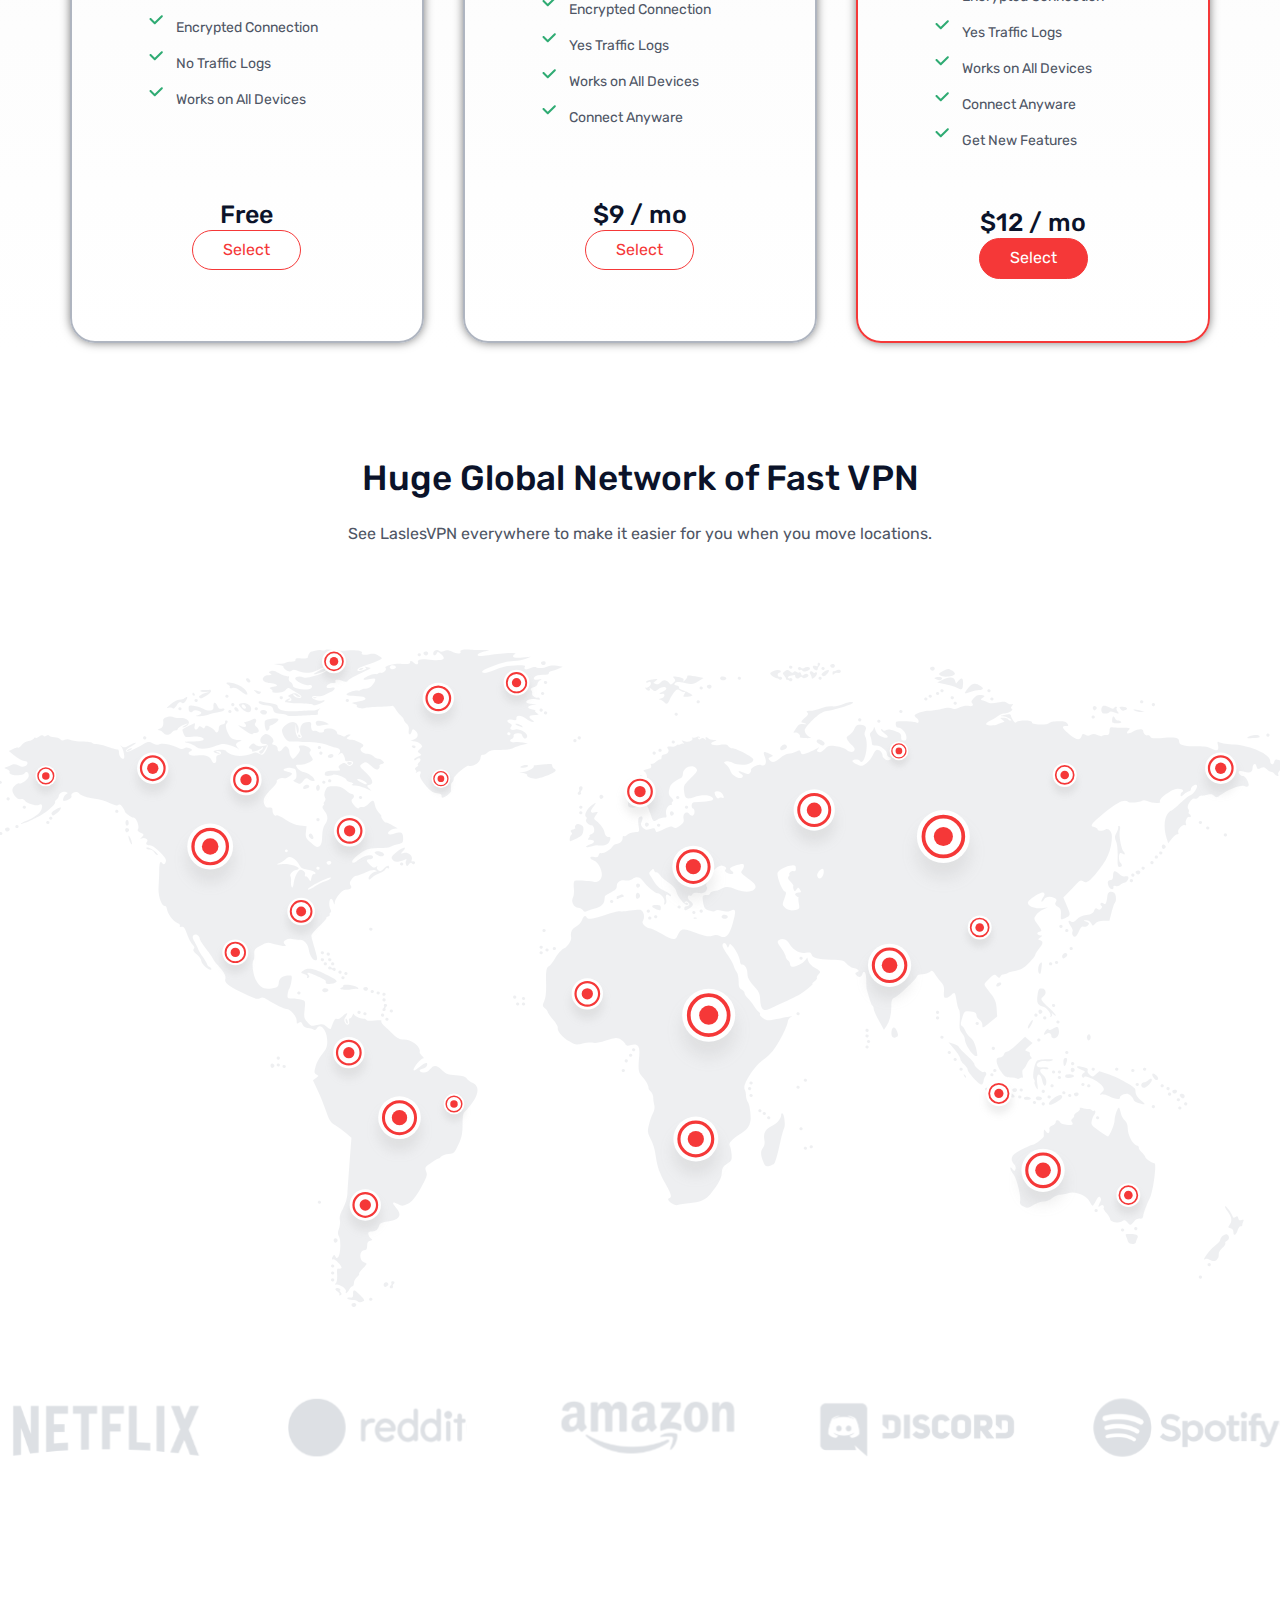
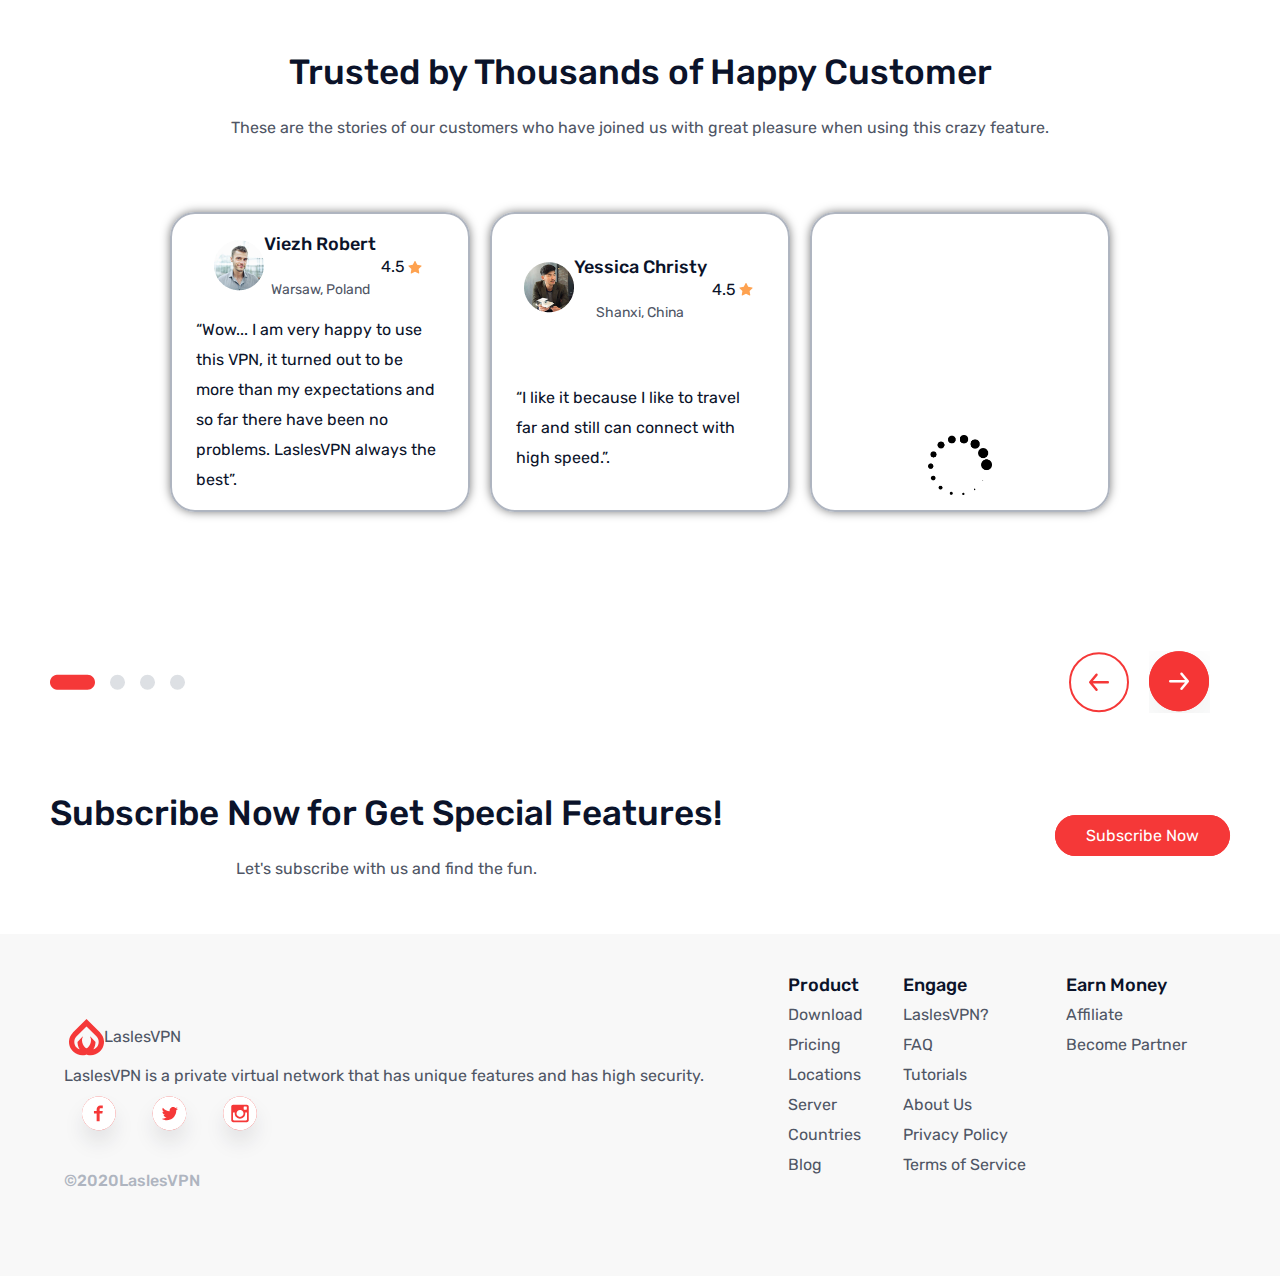
==== commit 73e56d3a: "Update index.html" ====
--- a/index.html
+++ b/index.html
@@ -232,7 +232,7 @@
                             network that has high security.”.</p>
                         </div>
                     </div>
-					<div class="loader"><img src="img/rr.png" alt=""height="60"></div>
+					<div class="loader"><img src="img/rr.png" alt="" height="60"></div>
                 </div>
             </div>
         </section>
--- a/stile/stile.css
+++ b/stile/stile.css
@@ -501,4 +501,70 @@
   .fastVPNnetwork_1 img{
     width: 200%;
   }
-}+}
+
+@keyframes boxanim
+{
+    0%
+    {
+        transform: rotate(0);
+        opacity: 1;
+    }
+
+   90%
+   {
+    opacity: 1;
+   }
+
+    100%
+    {
+        transform: rotate(720deg);
+        opacity: 0;
+    }
+
+
+}
+
+@keyframes boxanim1
+{
+    0%
+    {
+        opacity: 0;
+
+    }
+    95%
+    {
+        opacity: 0;
+    }
+    100%
+    {
+        opacity: 1;
+
+    }
+}
+
+.anim
+{
+    opacity: 0;
+    transform-origin:center;
+    animation-name: boxanim1;
+    animation-duration: 3s;
+    animation-iteration-count:1;
+    animation-fill-mode: forwards;
+}
+
+.loader
+{
+   
+   display: flex;
+   justify-content: center;
+   align-items: center;
+    opacity: 1;
+   transform-origin:center;
+    animation-name: boxanim;
+    animation-duration: 3s;
+    animation-iteration-count:1;
+    animation-fill-mode: forwards;
+}
+
+
